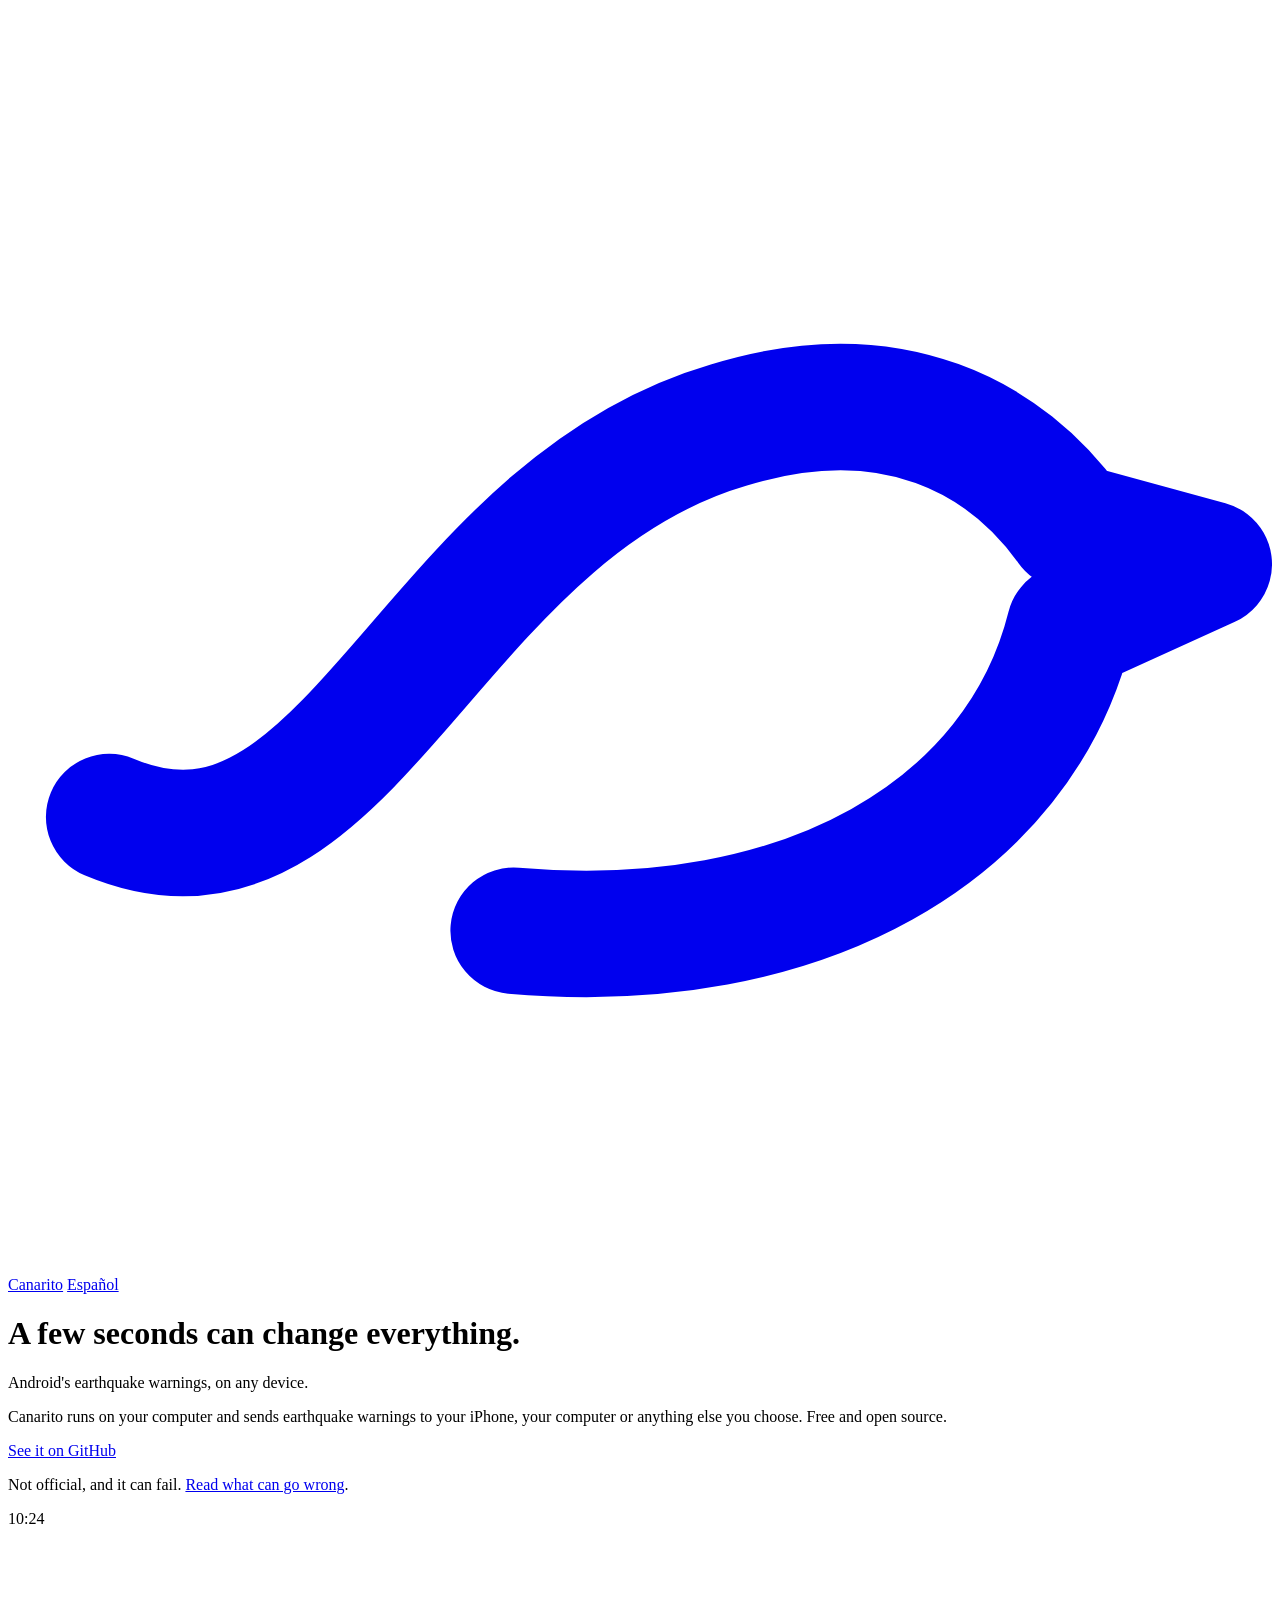
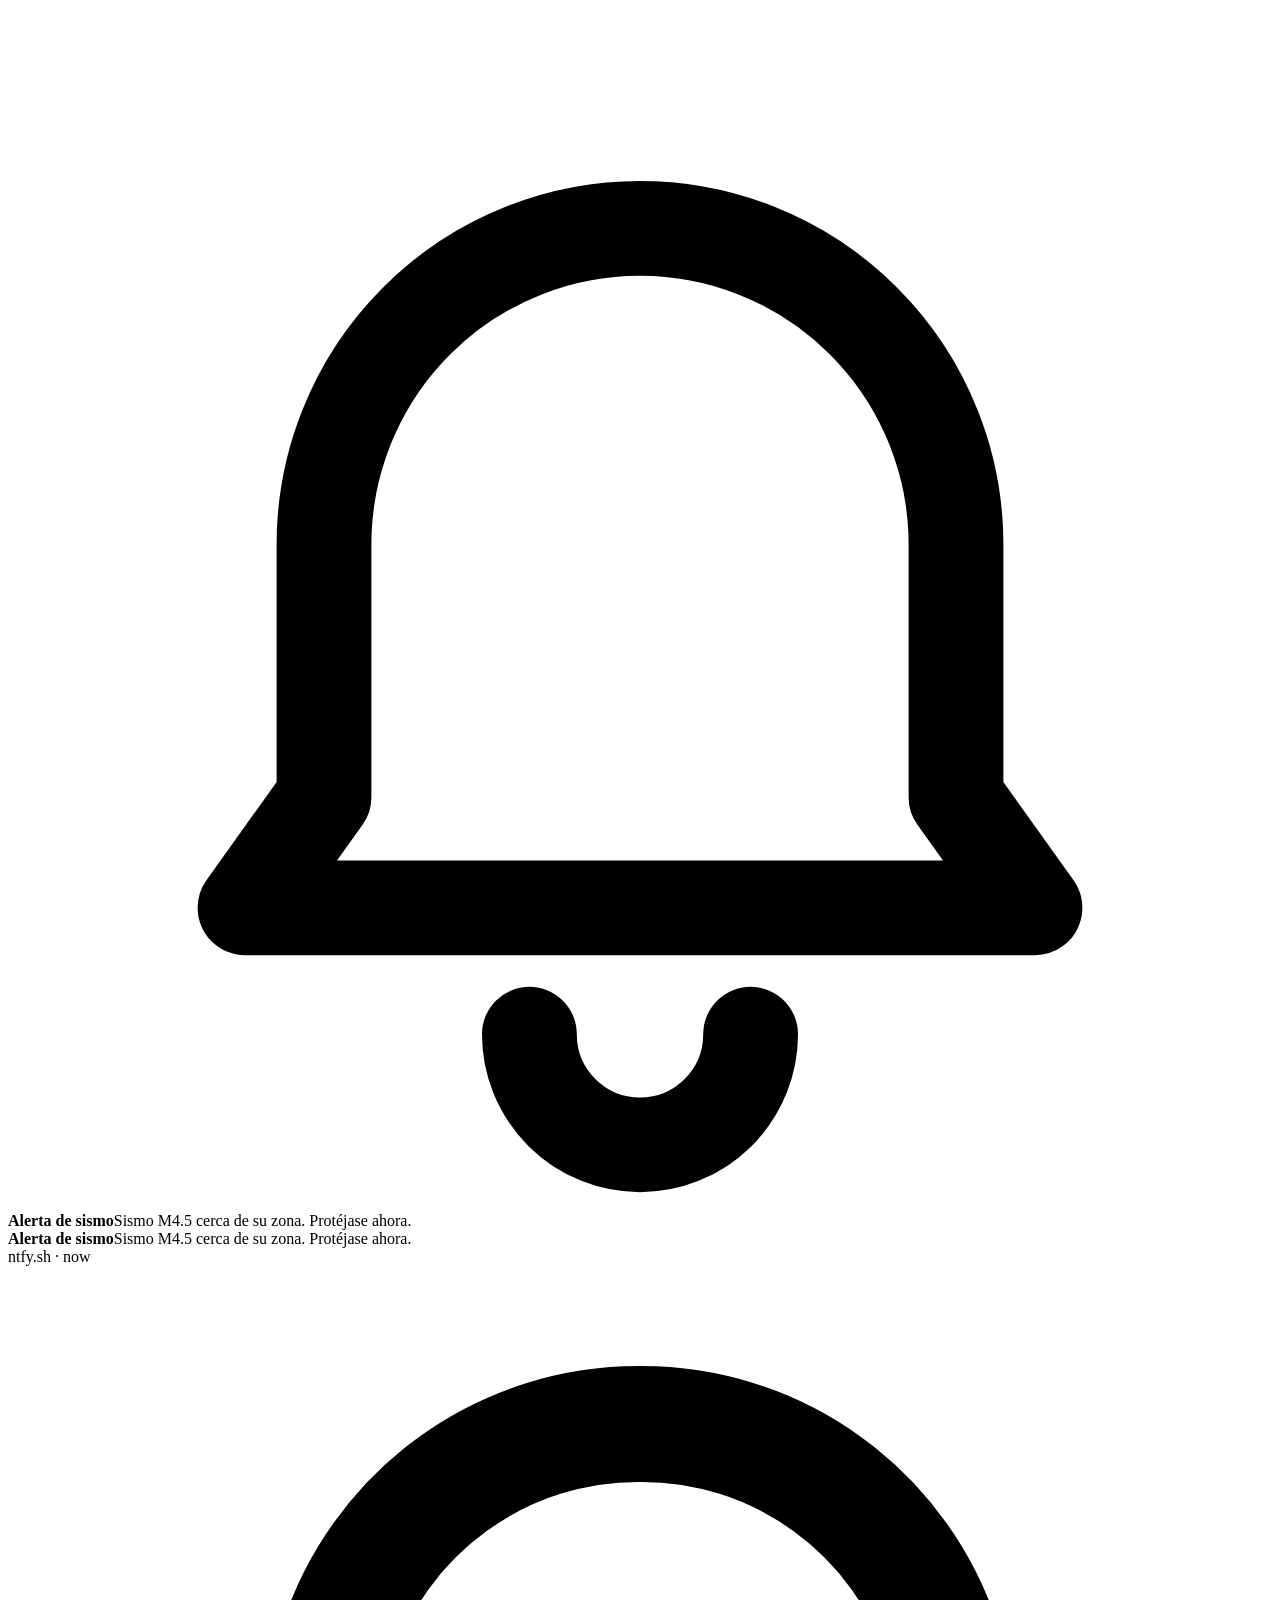
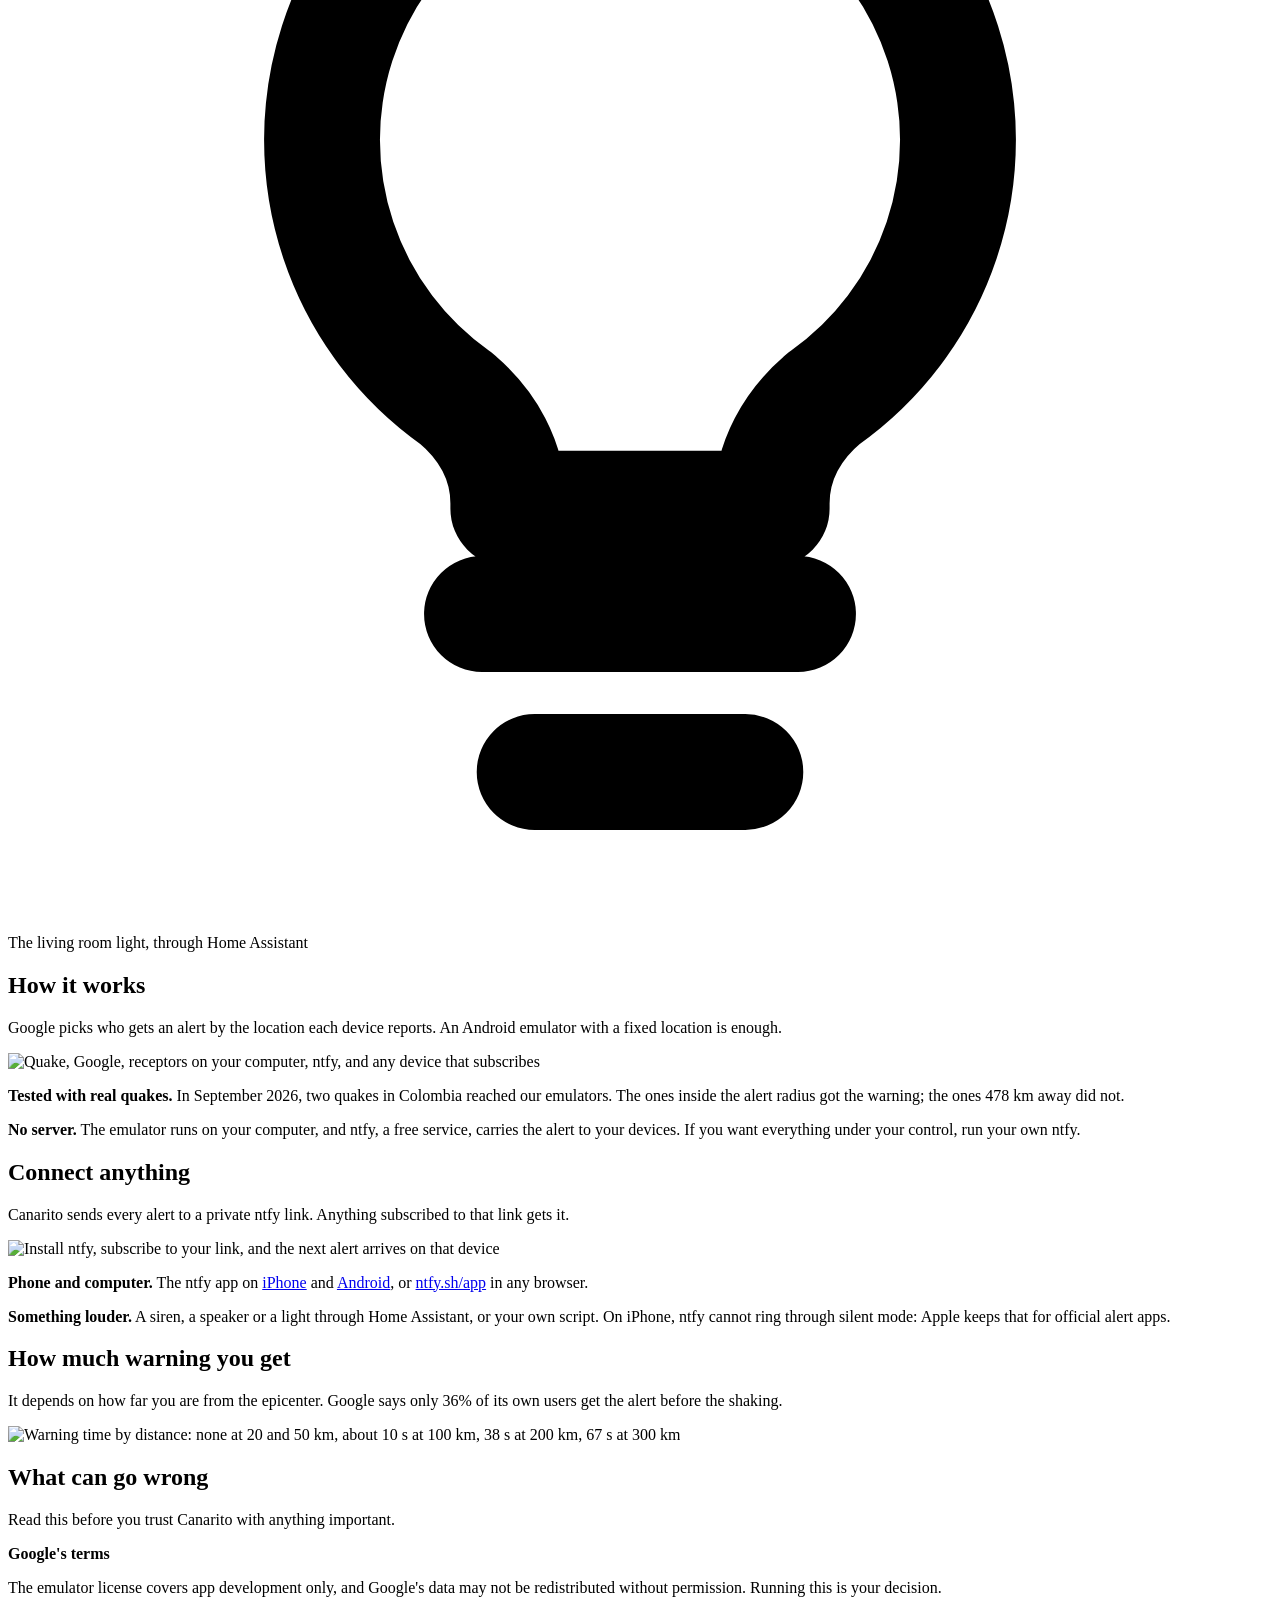
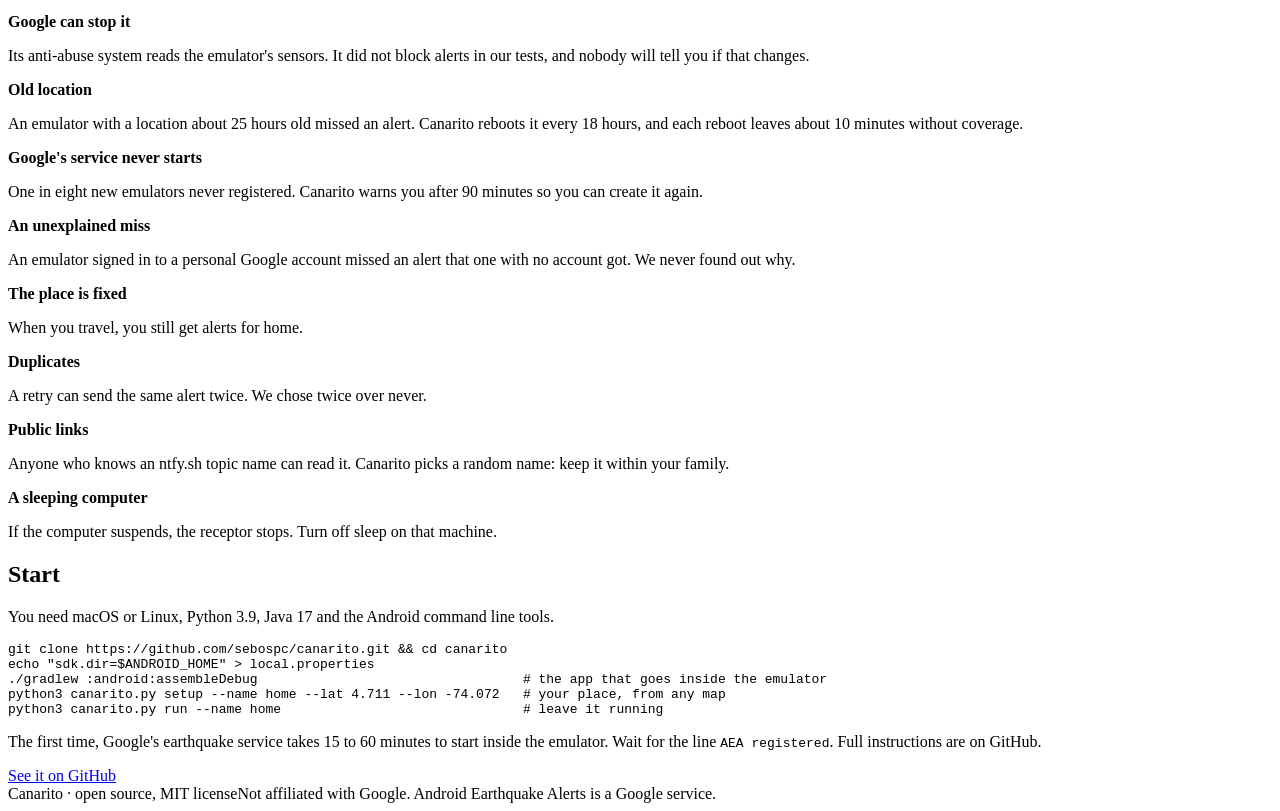
==== site/public/en/index.html @ 26c6a04a "canarito.app as an open-source page: what it does, how to connect devices, warning time, risks and h" ====
<!doctype html>
<html lang="en">
<head>
<meta charset="utf-8">
<meta name="viewport" content="width=device-width, initial-scale=1">
<title>Canarito: earthquake early warnings on any device</title>
<meta name="description" content="Canarito runs on your computer and sends Android&#x27;s earthquake early warnings to your iPhone, your computer or anything else. Free and open source.">
<meta name="referrer" content="no-referrer">
<link rel="icon" href="/favicon.svg" type="image/svg+xml">
<link rel="apple-touch-icon" href="/apple-touch-icon.png">
<link rel="alternate" hreflang="es" href="https://canarito.app/">
<meta property="og:type" content="website">
<meta property="og:url" content="https://canarito.app/en/">
<meta property="og:title" content="Canarito: earthquake early warnings on any device">
<meta property="og:description" content="Canarito runs on your computer and sends Android&#x27;s earthquake early warnings to your iPhone, your computer or anything else. Free and open source.">
<meta property="og:image" content="https://canarito.app/og-en.png">
<meta property="og:image:width" content="1200">
<meta property="og:image:height" content="630">
<meta property="og:locale" content="en_US">
<meta name="twitter:card" content="summary_large_image">
<link rel="stylesheet" href="/styles.css">
</head>
<body>
<div class="wrap">
<header>
  <a class="brand" href="/en/" aria-label="Canarito"><svg viewBox="0 0 100 100" aria-hidden="true"><path d="M8 64 C27 72 33 40 57 33 C70 29 79 34 84 41 L95 44 L84 49 C80 65 63 75 40 73" fill="none" stroke="currentColor" stroke-width="10" stroke-linecap="round" stroke-linejoin="round"/></svg><span class="wm">Canarito</span></a>
  <a class="lang" href="/" hreflang="es" lang="es">Español</a>
</header>
<main>
<div class="hero">
  <h1>A few seconds can change everything.</h1>
  <p class="claim">Android&#x27;s earthquake warnings, on any device.</p>
  <p class="lead">Canarito runs on your computer and sends earthquake warnings to your iPhone, your computer or anything else you choose. Free and open source.</p>
  <div class="actions"><a class="button" href="https://github.com/sebospc/canarito">See it on GitHub</a><p class="caveat">Not official, and it can fail. <a href="#risks">Read what can go wrong</a>.</p></div>
  <div class="trio">
    <div class="phone" role="img" aria-label="Locked phone with an ntfy notification: Earthquake alert"><div class="screen"><div class="island"></div>
      <p class="clock">10:24</p>
      <div class="notif"><span class="ntfy"><svg viewBox="0 0 40 40" aria-hidden="true"><path d="M10 27V19a10 10 0 0 1 20 0v8l2.5 3.5h-25zM16.5 34.5a3.5 3.5 0 0 0 7 0" fill="none" stroke="currentColor" stroke-width="3" stroke-linecap="round" stroke-linejoin="round"/></svg></span><div><b>Alerta de sismo</b>Sismo M4.5 cerca de su zona. Protéjase ahora.</div></div>
    </div></div>
    <div class="laptop" role="img" aria-label="Computer with the browser notification"><div class="lid"><div class="web"><div class="bar"></div>
      <div class="toast"><b>Alerta de sismo</b>Sismo M4.5 cerca de su zona. Protéjase ahora.<br><span>ntfy.sh · now</span></div></div></div><div class="base"></div></div>
    <div class="lamp"><div class="glow"><svg viewBox="0 0 24 24" aria-hidden="true"><path d="M9 18h6M10 21h4M12 3a6 6 0 0 0-3.5 10.9c.6.5 1 1.2 1 2V16h5v-.1c0-.8.4-1.5 1-2A6 6 0 0 0 12 3z" fill="none" stroke="currentColor" stroke-width="2.2" stroke-linecap="round" stroke-linejoin="round"/></svg></div>The living room light, through Home Assistant</div>
  </div>
</div>

<section>
  <h2>How it works</h2>
  <p>Google picks who gets an alert by the location each device reports. An Android emulator with a fixed location is enough.</p>
  <div class="figwrap"><img class="figure" src="/img/mesh-en.svg" alt="Quake, Google, receptors on your computer, ntfy, and any device that subscribes" width="1200" height="556"></div>
  <div class="notes"><p><strong>Tested with real quakes.</strong> In September 2026, two quakes in Colombia reached our emulators. The ones inside the alert radius got the warning; the ones 478 km away did not.</p><p><strong>No server.</strong> The emulator runs on your computer, and ntfy, a free service, carries the alert to your devices. If you want everything under your control, run your own ntfy.</p></div>
</section>

<section>
  <h2>Connect anything</h2>
  <p>Canarito sends every alert to a private ntfy link. Anything subscribed to that link gets it.</p>
  <div class="figwrap"><img class="figure" src="/img/connect-en.svg" alt="Install ntfy, subscribe to your link, and the next alert arrives on that device" width="1200" height="388"></div>
  <div class="notes"><p><strong>Phone and computer.</strong> The ntfy app on <a href="https://apps.apple.com/app/ntfy/id1625396347">iPhone</a> and <a href="https://play.google.com/store/apps/details?id=io.heckel.ntfy">Android</a>, or <a href="https://ntfy.sh/app">ntfy.sh/app</a> in any browser.</p><p><strong>Something louder.</strong> A siren, a speaker or a light through Home Assistant, or your own script. On iPhone, ntfy cannot ring through silent mode: Apple keeps that for official alert apps.</p></div>
</section>

<section>
  <h2>How much warning you get</h2>
  <p>It depends on how far you are from the epicenter. Google says only 36% of its own users get the alert before the shaking.</p>
  <div class="figwrap"><img class="figure" src="/img/warning-en.svg" alt="Warning time by distance: none at 20 and 50 km, about 10 s at 100 km, 38 s at 200 km, 67 s at 300 km" width="1200" height="570"></div>
</section>

<section id="risks">
  <h2>What can go wrong</h2>
  <p>Read this before you trust Canarito with anything important.</p>
  <div class="risks"><div class="risk"><b>Google&#x27;s terms</b><p>The emulator license covers app development only, and Google&#x27;s data may not be redistributed without permission. Running this is your decision.</p></div><div class="risk"><b>Google can stop it</b><p>Its anti-abuse system reads the emulator&#x27;s sensors. It did not block alerts in our tests, and nobody will tell you if that changes.</p></div><div class="risk"><b>Old location</b><p>An emulator with a location about 25 hours old missed an alert. Canarito reboots it every 18 hours, and each reboot leaves about 10 minutes without coverage.</p></div><div class="risk"><b>Google&#x27;s service never starts</b><p>One in eight new emulators never registered. Canarito warns you after 90 minutes so you can create it again.</p></div><div class="risk"><b>An unexplained miss</b><p>An emulator signed in to a personal Google account missed an alert that one with no account got. We never found out why.</p></div><div class="risk"><b>The place is fixed</b><p>When you travel, you still get alerts for home.</p></div><div class="risk"><b>Duplicates</b><p>A retry can send the same alert twice. We chose twice over never.</p></div><div class="risk"><b>Public links</b><p>Anyone who knows an ntfy.sh topic name can read it. Canarito picks a random name: keep it within your family.</p></div><div class="risk"><b>A sleeping computer</b><p>If the computer suspends, the receptor stops. Turn off sleep on that machine.</p></div></div>
</section>

<section>
  <h2>Start</h2>
  <p>You need macOS or Linux, Python 3.9, Java 17 and the Android command line tools.</p>
<pre><code>git clone https://github.com/sebospc/canarito.git && cd canarito
echo "sdk.dir=$ANDROID_HOME" > local.properties
./gradlew :android:assembleDebug                                  <span class="c"># the app that goes inside the emulator</span>
python3 canarito.py setup --name home --lat 4.711 --lon -74.072   <span class="c"># your place, from any map</span>
python3 canarito.py run --name home                               <span class="c"># leave it running</span></code></pre>
  <p class="after">The first time, Google's earthquake service takes 15 to 60 minutes to start inside the emulator. Wait for the line <code>AEA registered</code>. Full instructions are on GitHub.</p>
  <div class="actions"><a class="button" href="https://github.com/sebospc/canarito">See it on GitHub</a></div>
</section>
</main>
<footer><span>Canarito · open source, MIT license</span><span>Not affiliated with Google. Android Earthquake Alerts is a Google service.</span></footer>
</div>
</body>
</html>
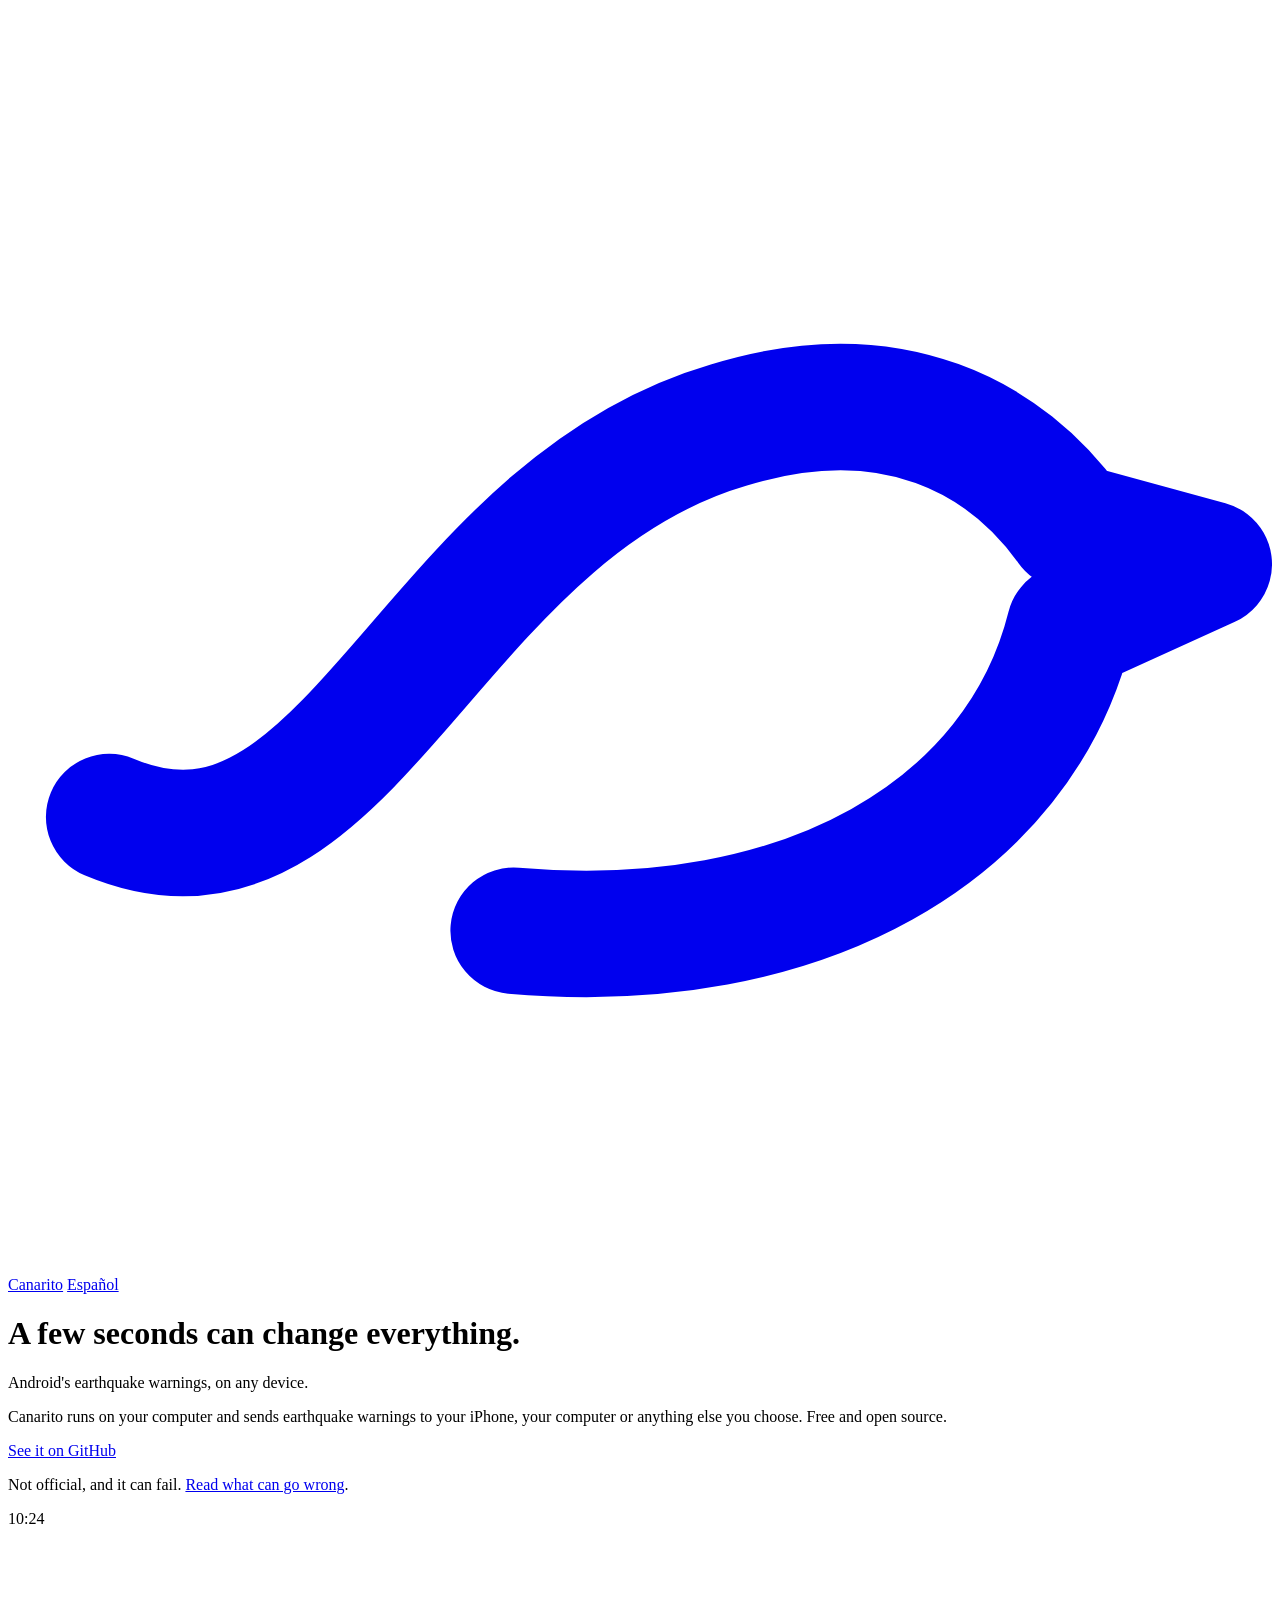
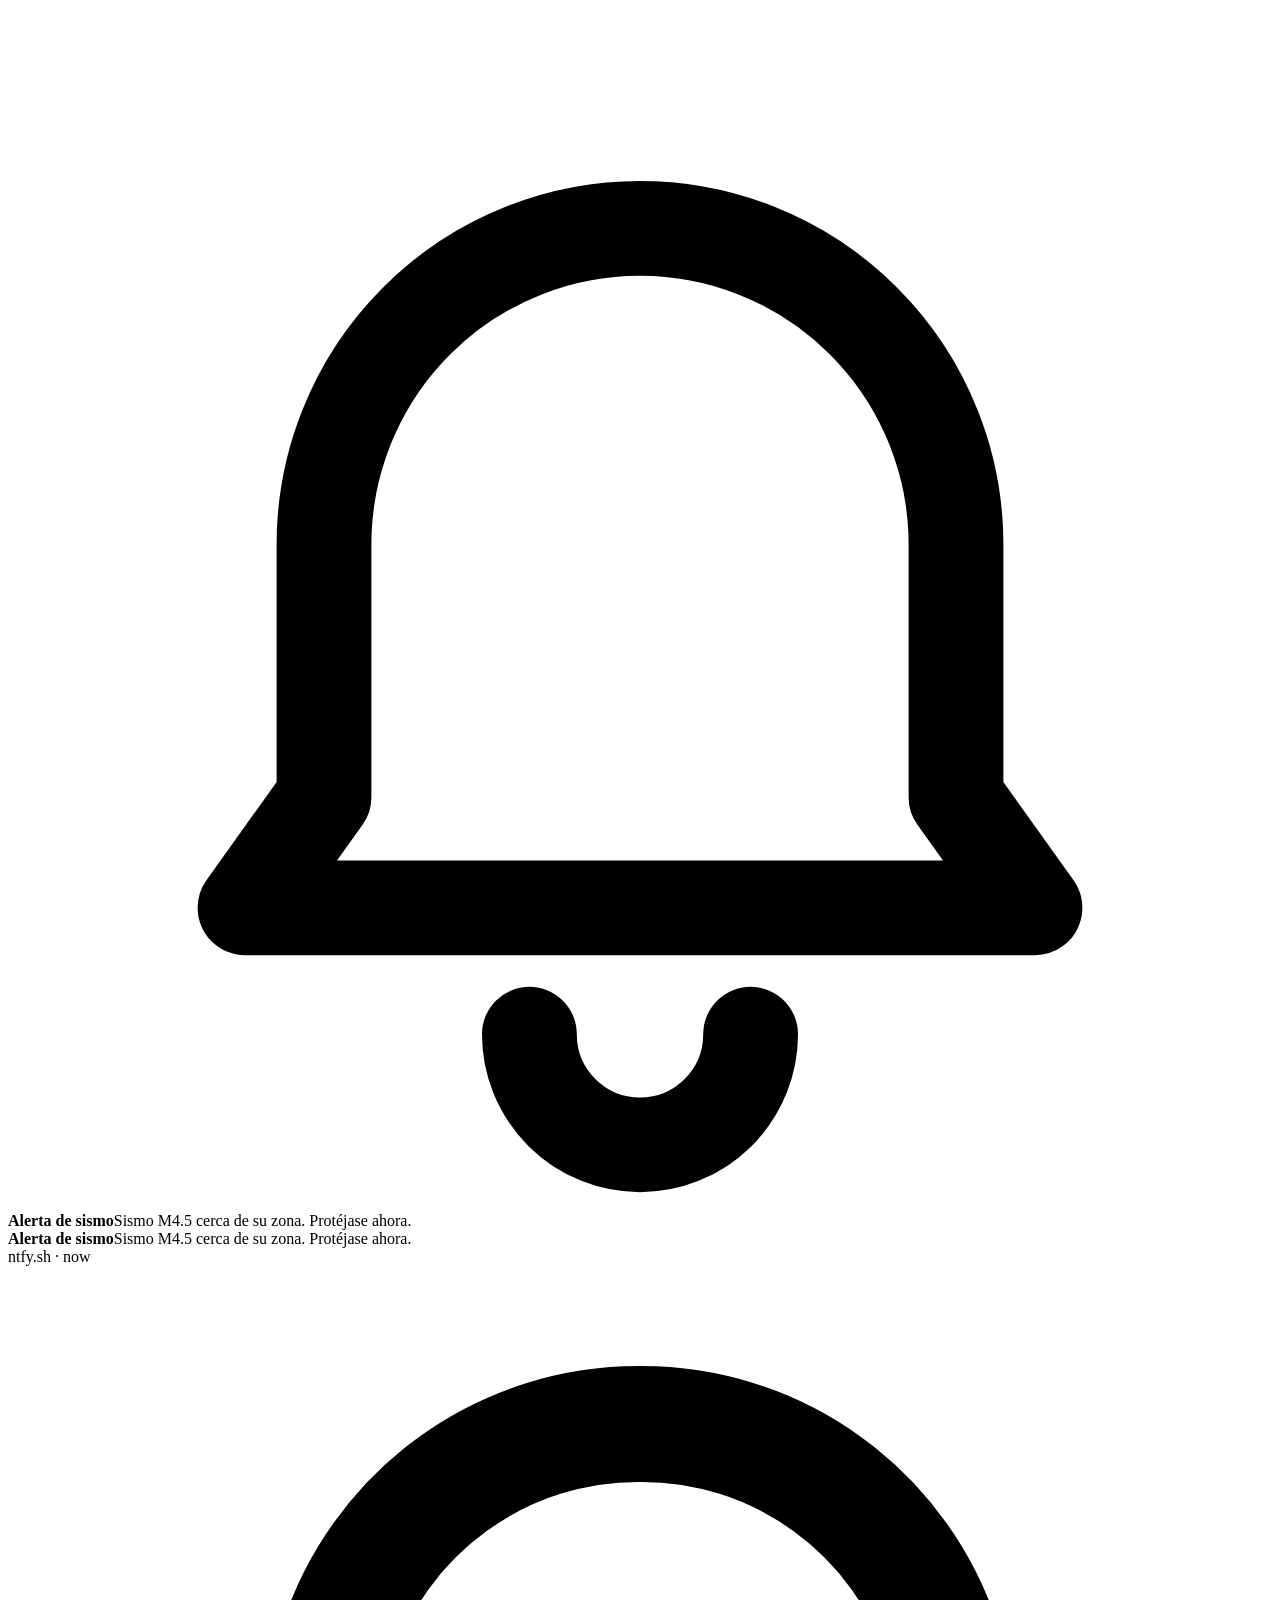
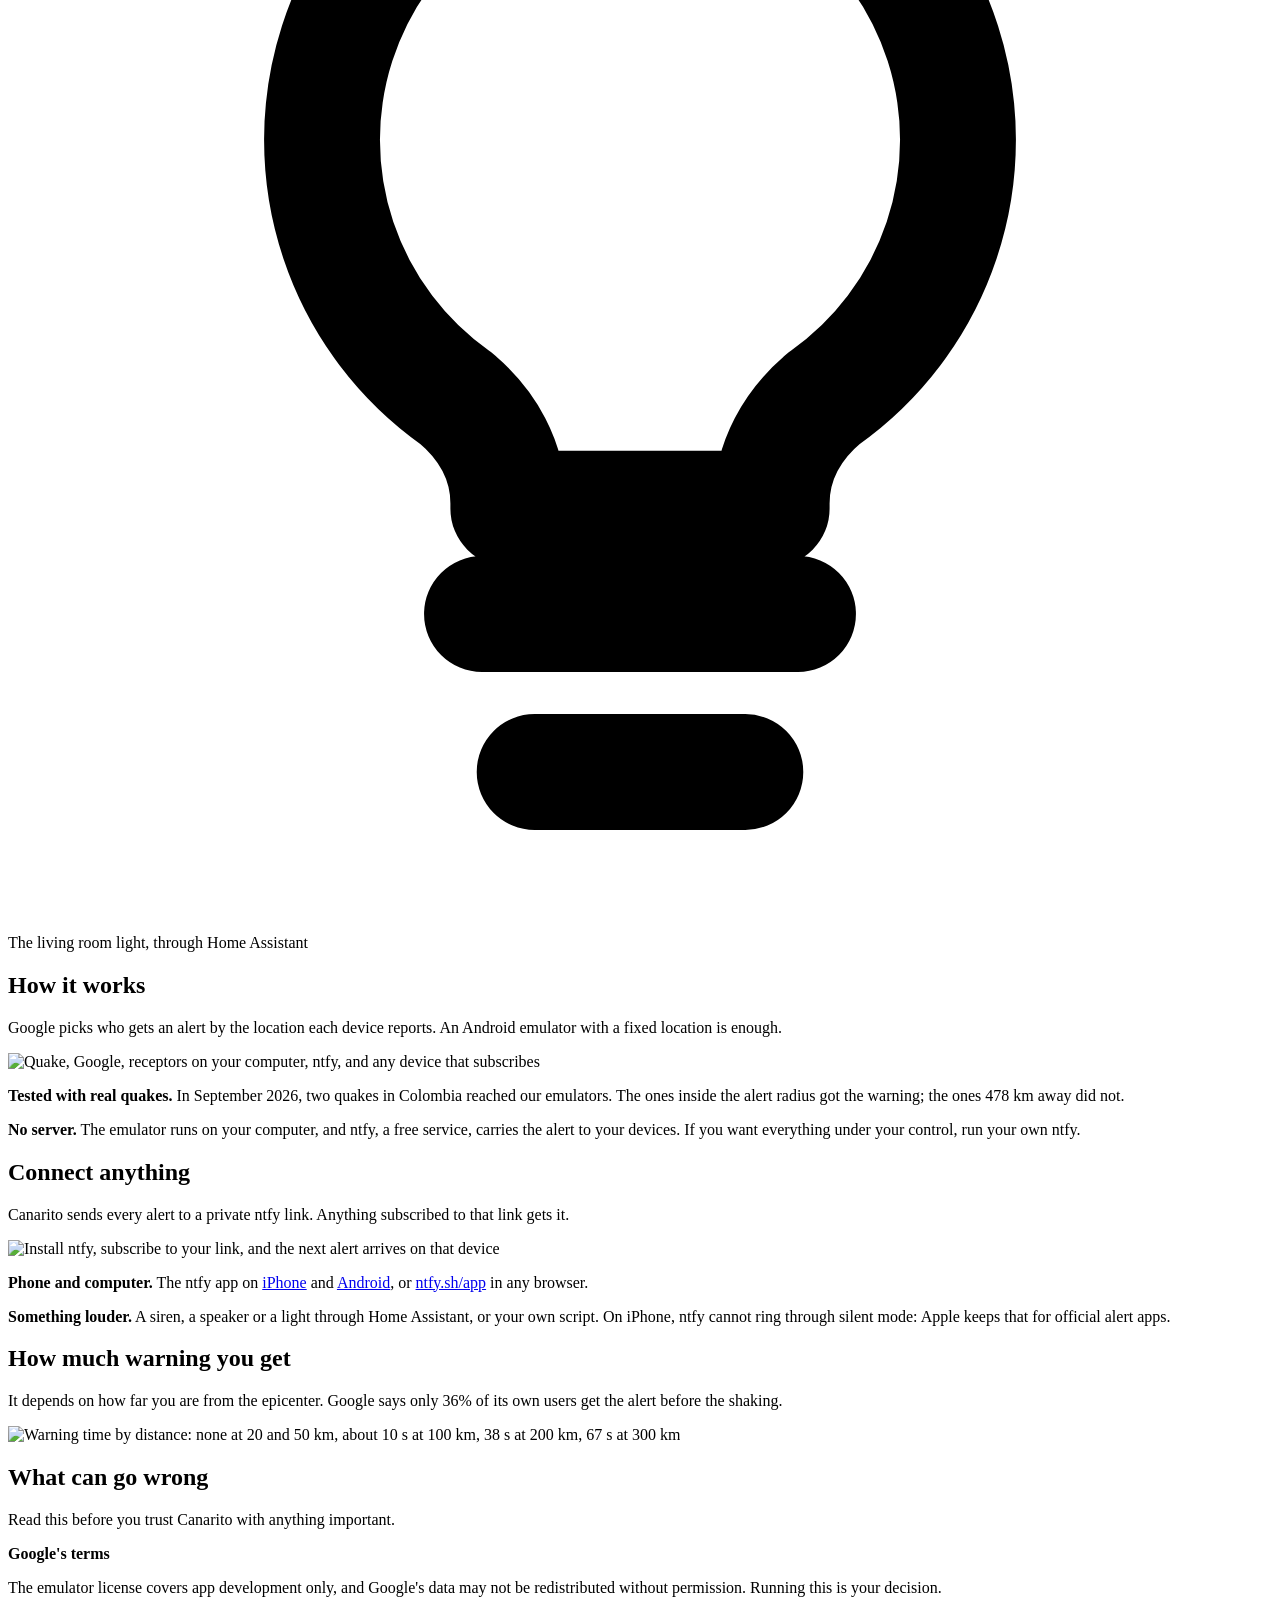
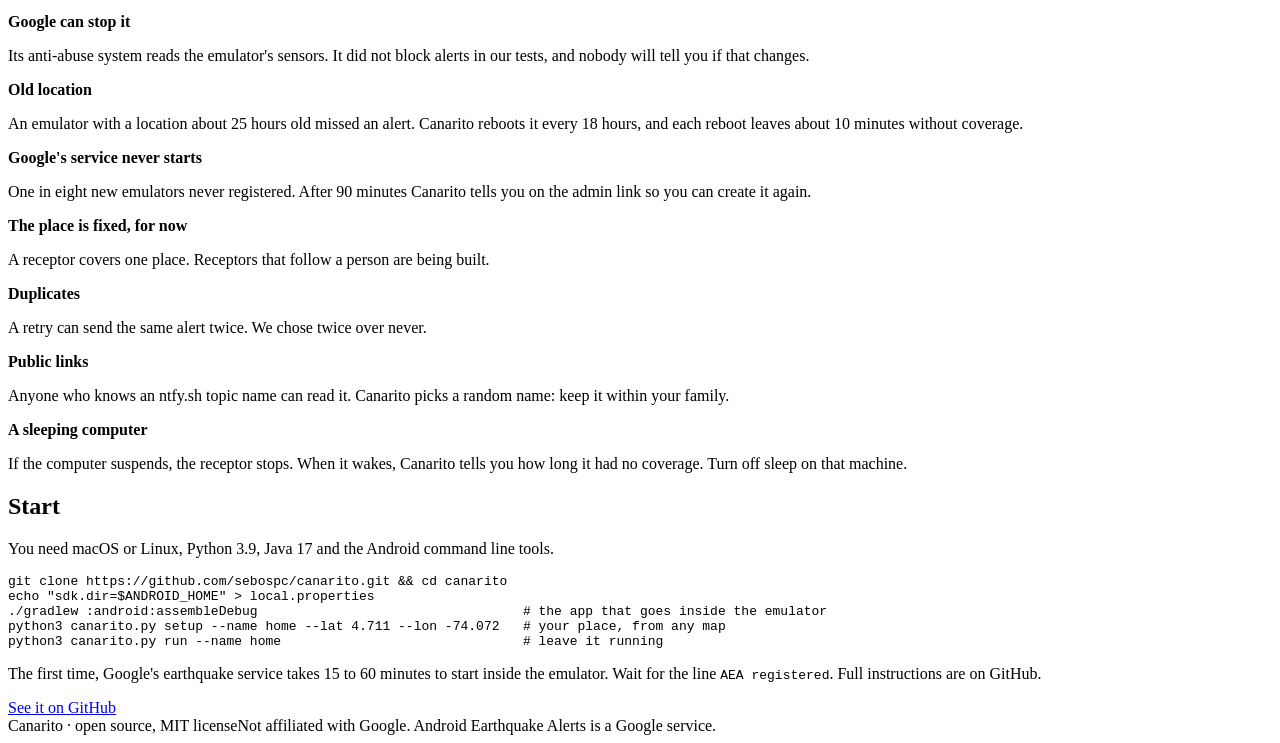
==== commit 51305cda: "Health notices: an admin link hears when a receptor stops working and when it is back; the family he" ====
--- a/site/public/en/index.html
+++ b/site/public/en/index.html
@@ -66,7 +66,7 @@
 <section id="risks">
   <h2>What can go wrong</h2>
   <p>Read this before you trust Canarito with anything important.</p>
-  <div class="risks"><div class="risk"><b>Google&#x27;s terms</b><p>The emulator license covers app development only, and Google&#x27;s data may not be redistributed without permission. Running this is your decision.</p></div><div class="risk"><b>Google can stop it</b><p>Its anti-abuse system reads the emulator&#x27;s sensors. It did not block alerts in our tests, and nobody will tell you if that changes.</p></div><div class="risk"><b>Old location</b><p>An emulator with a location about 25 hours old missed an alert. Canarito reboots it every 18 hours, and each reboot leaves about 10 minutes without coverage.</p></div><div class="risk"><b>Google&#x27;s service never starts</b><p>One in eight new emulators never registered. Canarito warns you after 90 minutes so you can create it again.</p></div><div class="risk"><b>An unexplained miss</b><p>An emulator signed in to a personal Google account missed an alert that one with no account got. We never found out why.</p></div><div class="risk"><b>The place is fixed</b><p>When you travel, you still get alerts for home.</p></div><div class="risk"><b>Duplicates</b><p>A retry can send the same alert twice. We chose twice over never.</p></div><div class="risk"><b>Public links</b><p>Anyone who knows an ntfy.sh topic name can read it. Canarito picks a random name: keep it within your family.</p></div><div class="risk"><b>A sleeping computer</b><p>If the computer suspends, the receptor stops. Turn off sleep on that machine.</p></div></div>
+  <div class="risks"><div class="risk"><b>Google&#x27;s terms</b><p>The emulator license covers app development only, and Google&#x27;s data may not be redistributed without permission. Running this is your decision.</p></div><div class="risk"><b>Google can stop it</b><p>Its anti-abuse system reads the emulator&#x27;s sensors. It did not block alerts in our tests, and nobody will tell you if that changes.</p></div><div class="risk"><b>Old location</b><p>An emulator with a location about 25 hours old missed an alert. Canarito reboots it every 18 hours, and each reboot leaves about 10 minutes without coverage.</p></div><div class="risk"><b>Google&#x27;s service never starts</b><p>One in eight new emulators never registered. After 90 minutes Canarito tells you on the admin link so you can create it again.</p></div><div class="risk"><b>The place is fixed, for now</b><p>A receptor covers one place. Receptors that follow a person are being built.</p></div><div class="risk"><b>Duplicates</b><p>A retry can send the same alert twice. We chose twice over never.</p></div><div class="risk"><b>Public links</b><p>Anyone who knows an ntfy.sh topic name can read it. Canarito picks a random name: keep it within your family.</p></div><div class="risk"><b>A sleeping computer</b><p>If the computer suspends, the receptor stops. When it wakes, Canarito tells you how long it had no coverage. Turn off sleep on that machine.</p></div></div>
 </section>
 
 <section>
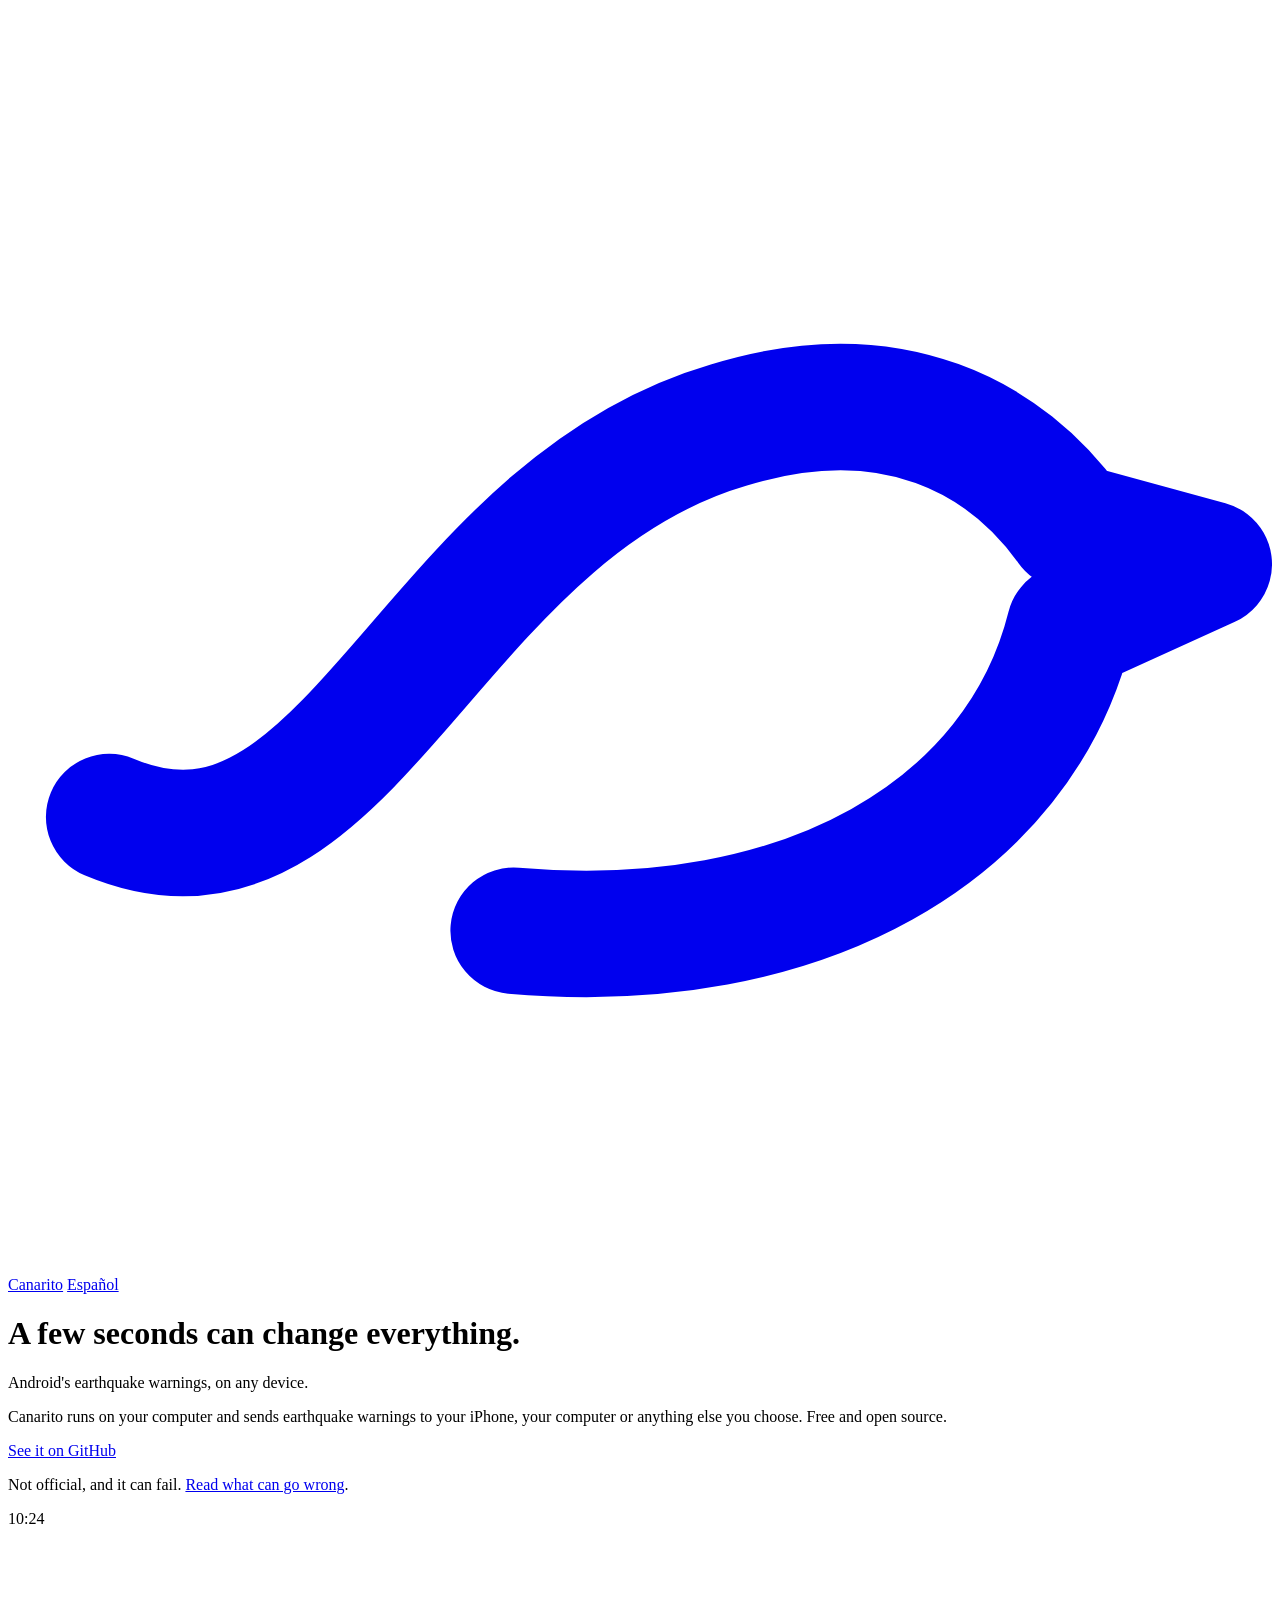
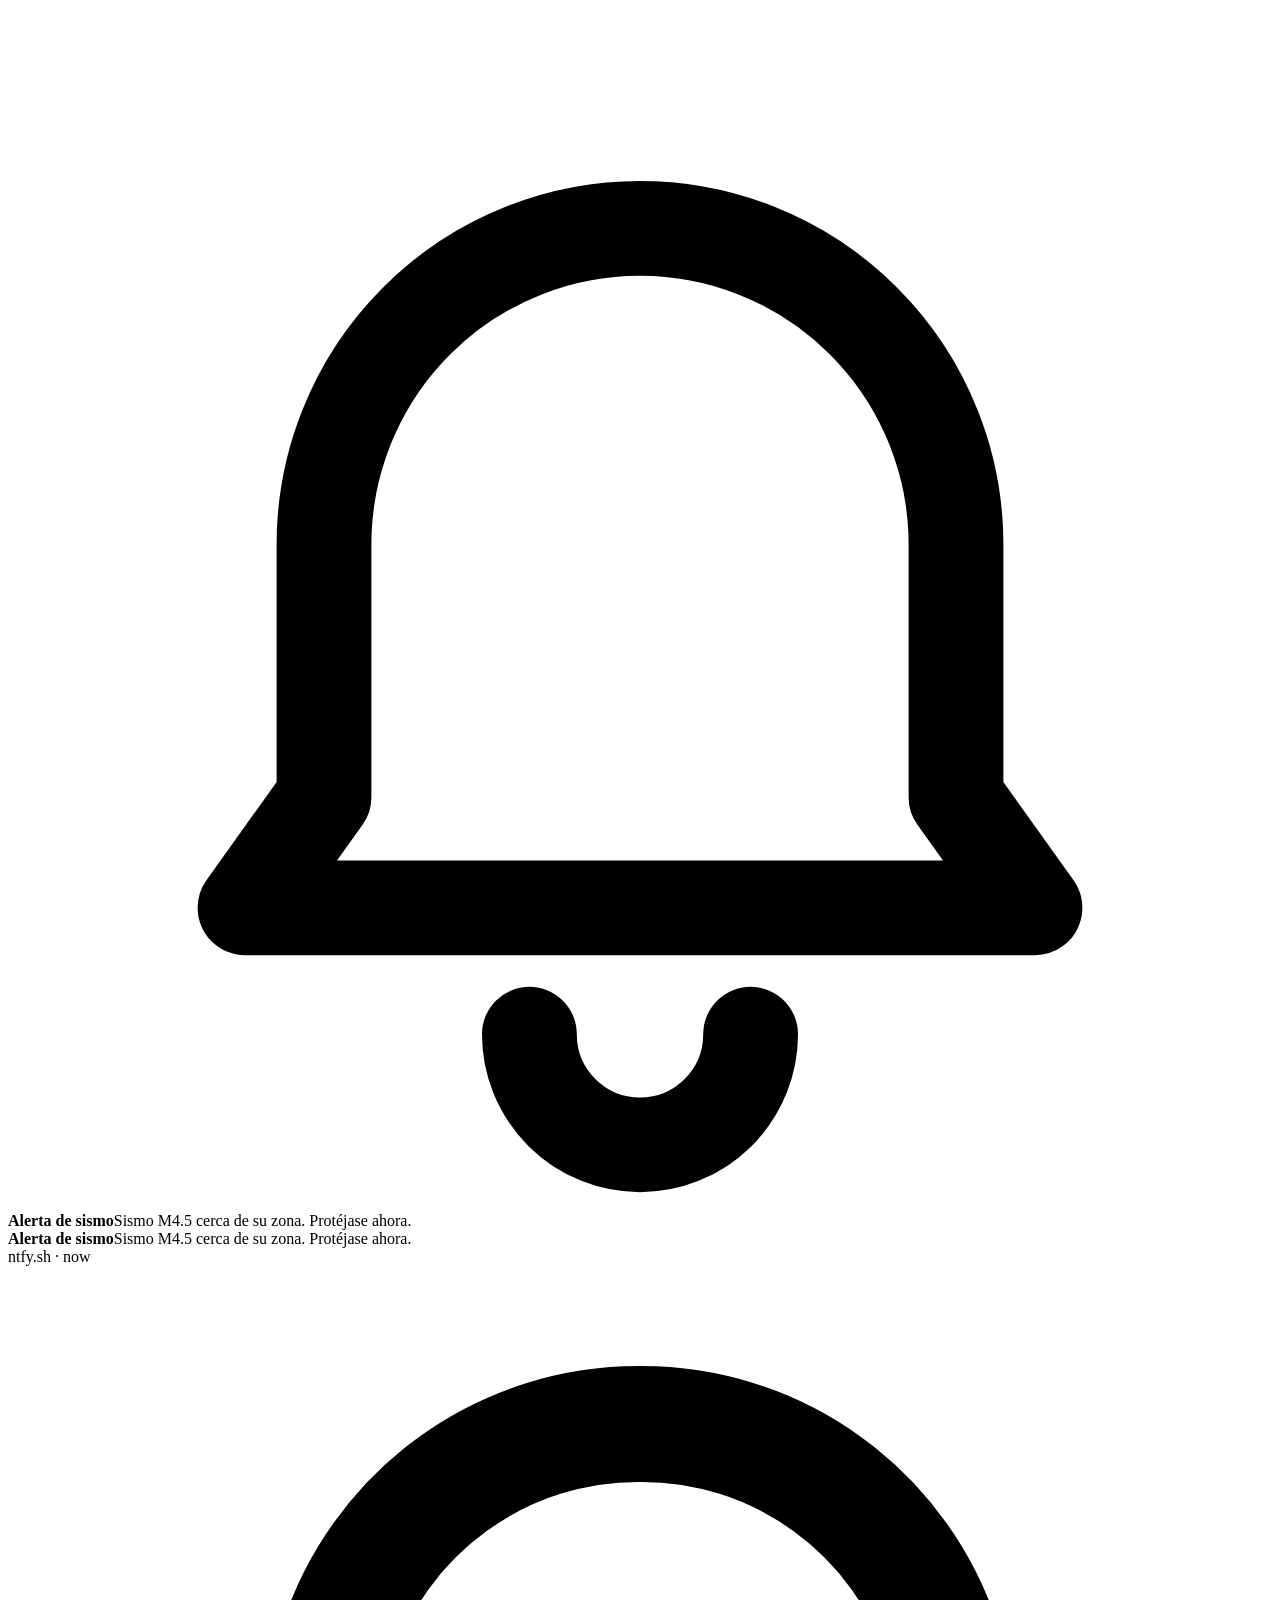
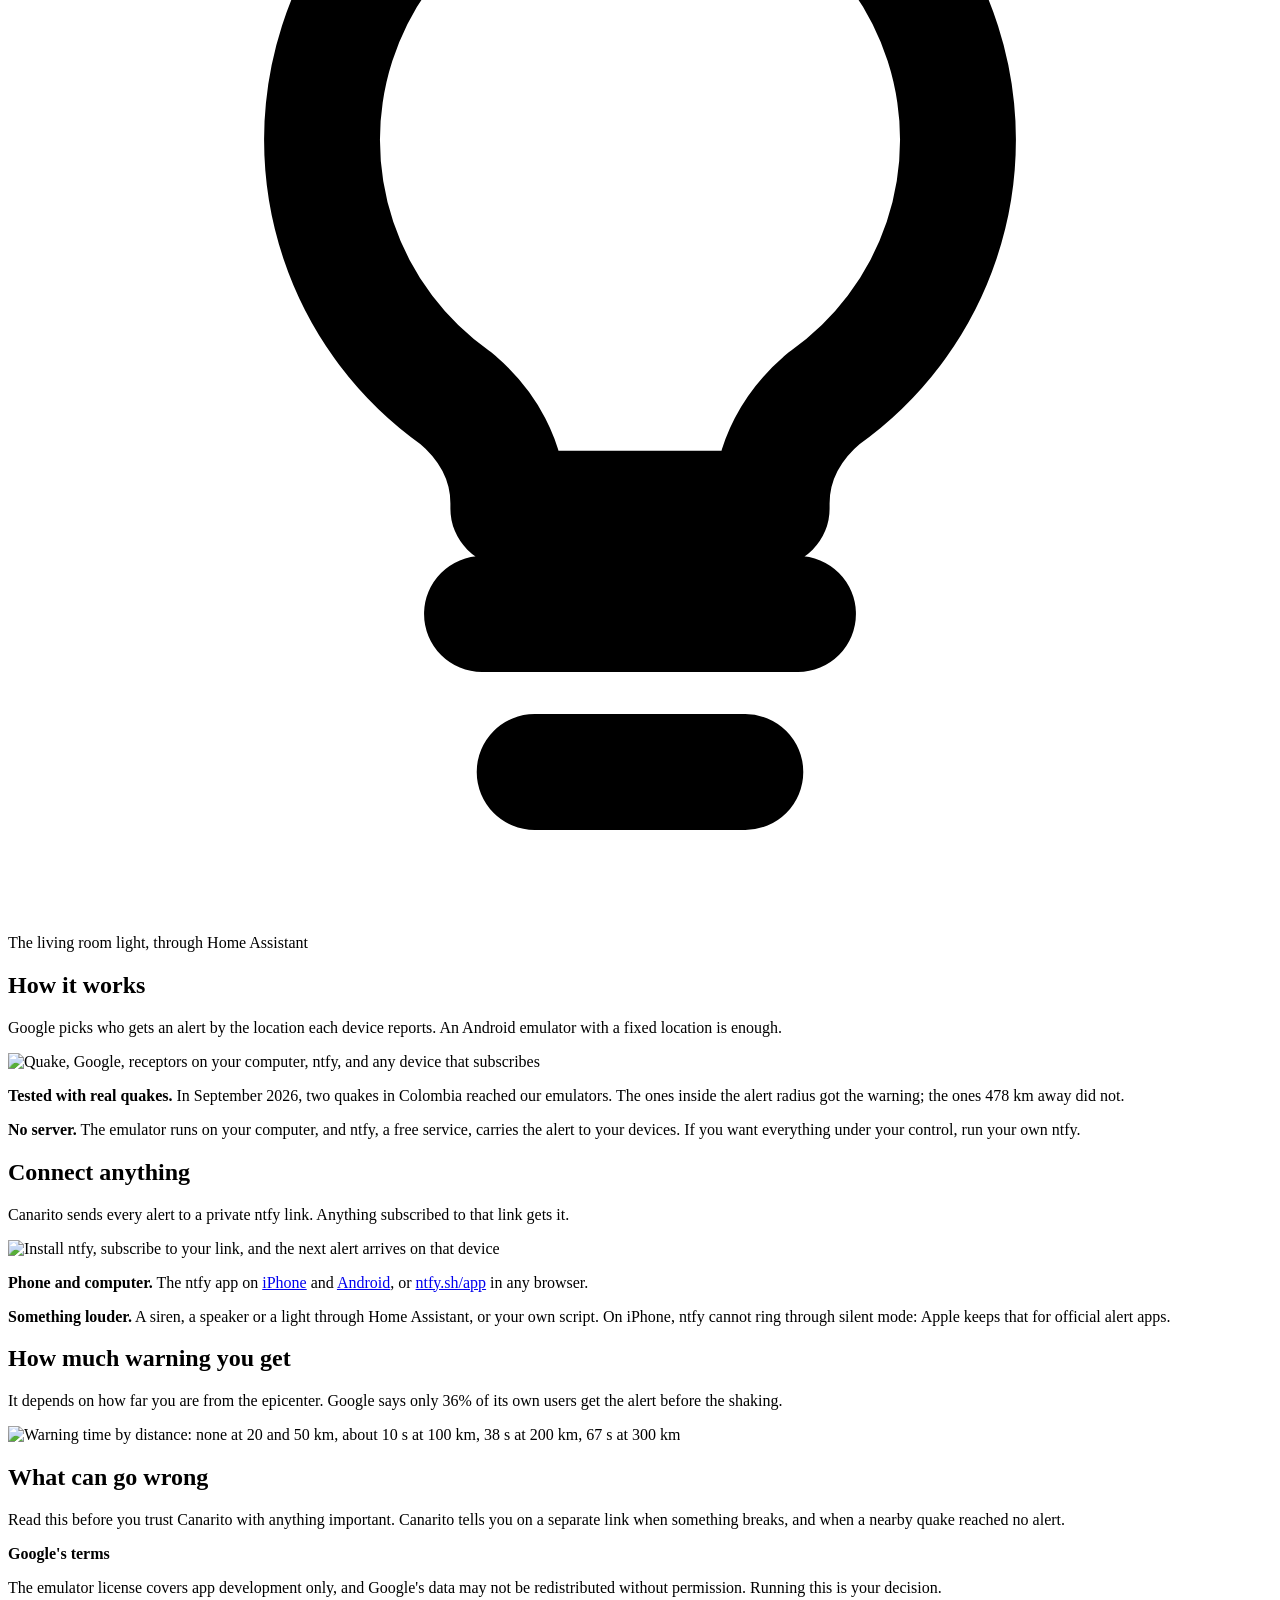
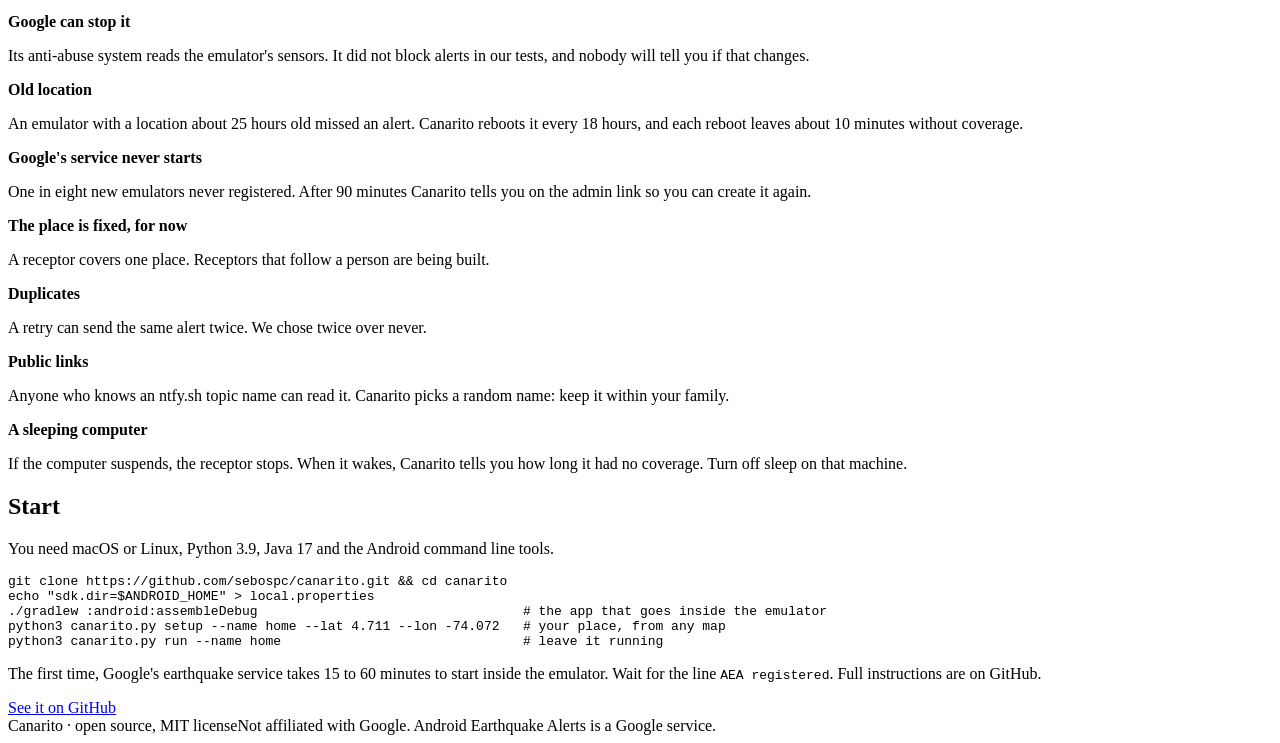
==== commit 370d020b: "Missed-quake check: every 10 minutes, USGS, EMSC and national catalogs against what the receptor cap" ====
--- a/site/public/en/index.html
+++ b/site/public/en/index.html
@@ -65,7 +65,7 @@
 
 <section id="risks">
   <h2>What can go wrong</h2>
-  <p>Read this before you trust Canarito with anything important.</p>
+  <p>Read this before you trust Canarito with anything important. Canarito tells you on a separate link when something breaks, and when a nearby quake reached no alert.</p>
   <div class="risks"><div class="risk"><b>Google&#x27;s terms</b><p>The emulator license covers app development only, and Google&#x27;s data may not be redistributed without permission. Running this is your decision.</p></div><div class="risk"><b>Google can stop it</b><p>Its anti-abuse system reads the emulator&#x27;s sensors. It did not block alerts in our tests, and nobody will tell you if that changes.</p></div><div class="risk"><b>Old location</b><p>An emulator with a location about 25 hours old missed an alert. Canarito reboots it every 18 hours, and each reboot leaves about 10 minutes without coverage.</p></div><div class="risk"><b>Google&#x27;s service never starts</b><p>One in eight new emulators never registered. After 90 minutes Canarito tells you on the admin link so you can create it again.</p></div><div class="risk"><b>The place is fixed, for now</b><p>A receptor covers one place. Receptors that follow a person are being built.</p></div><div class="risk"><b>Duplicates</b><p>A retry can send the same alert twice. We chose twice over never.</p></div><div class="risk"><b>Public links</b><p>Anyone who knows an ntfy.sh topic name can read it. Canarito picks a random name: keep it within your family.</p></div><div class="risk"><b>A sleeping computer</b><p>If the computer suspends, the receptor stops. When it wakes, Canarito tells you how long it had no coverage. Turn off sleep on that machine.</p></div></div>
 </section>
 
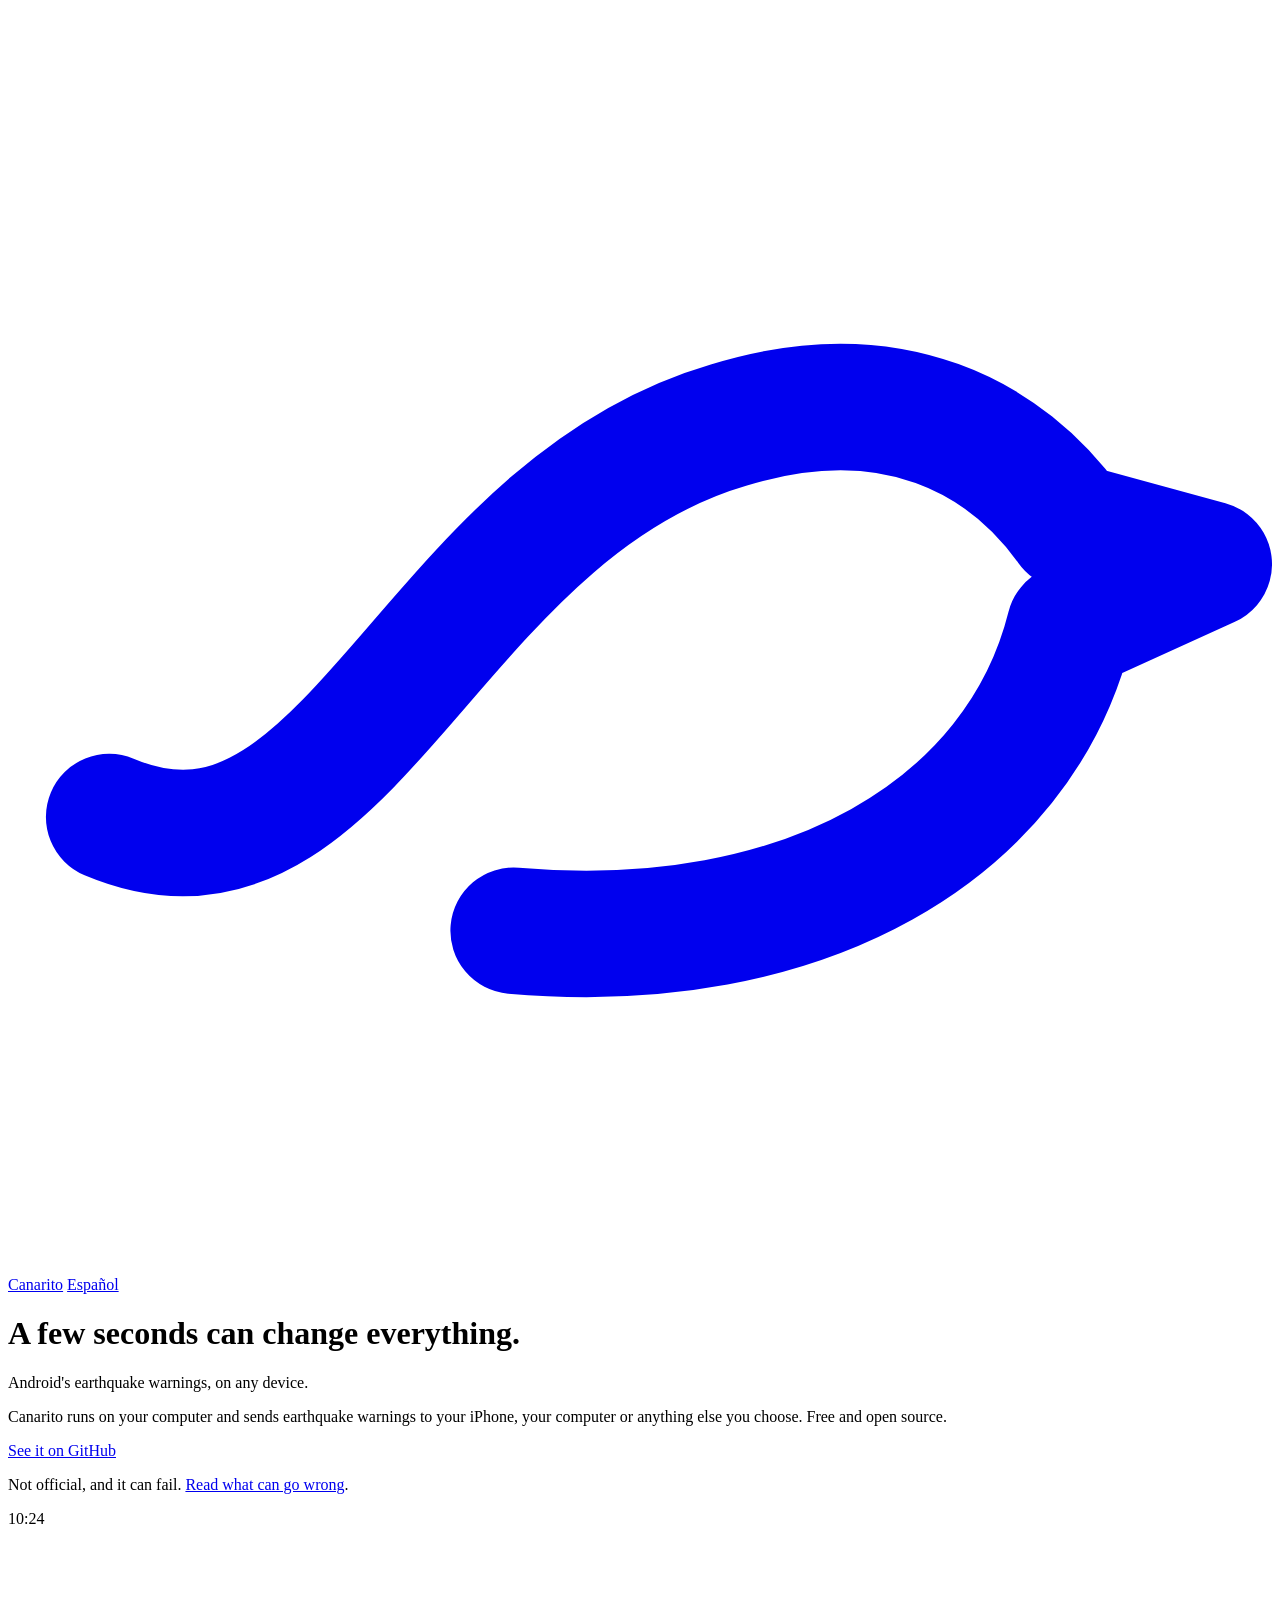
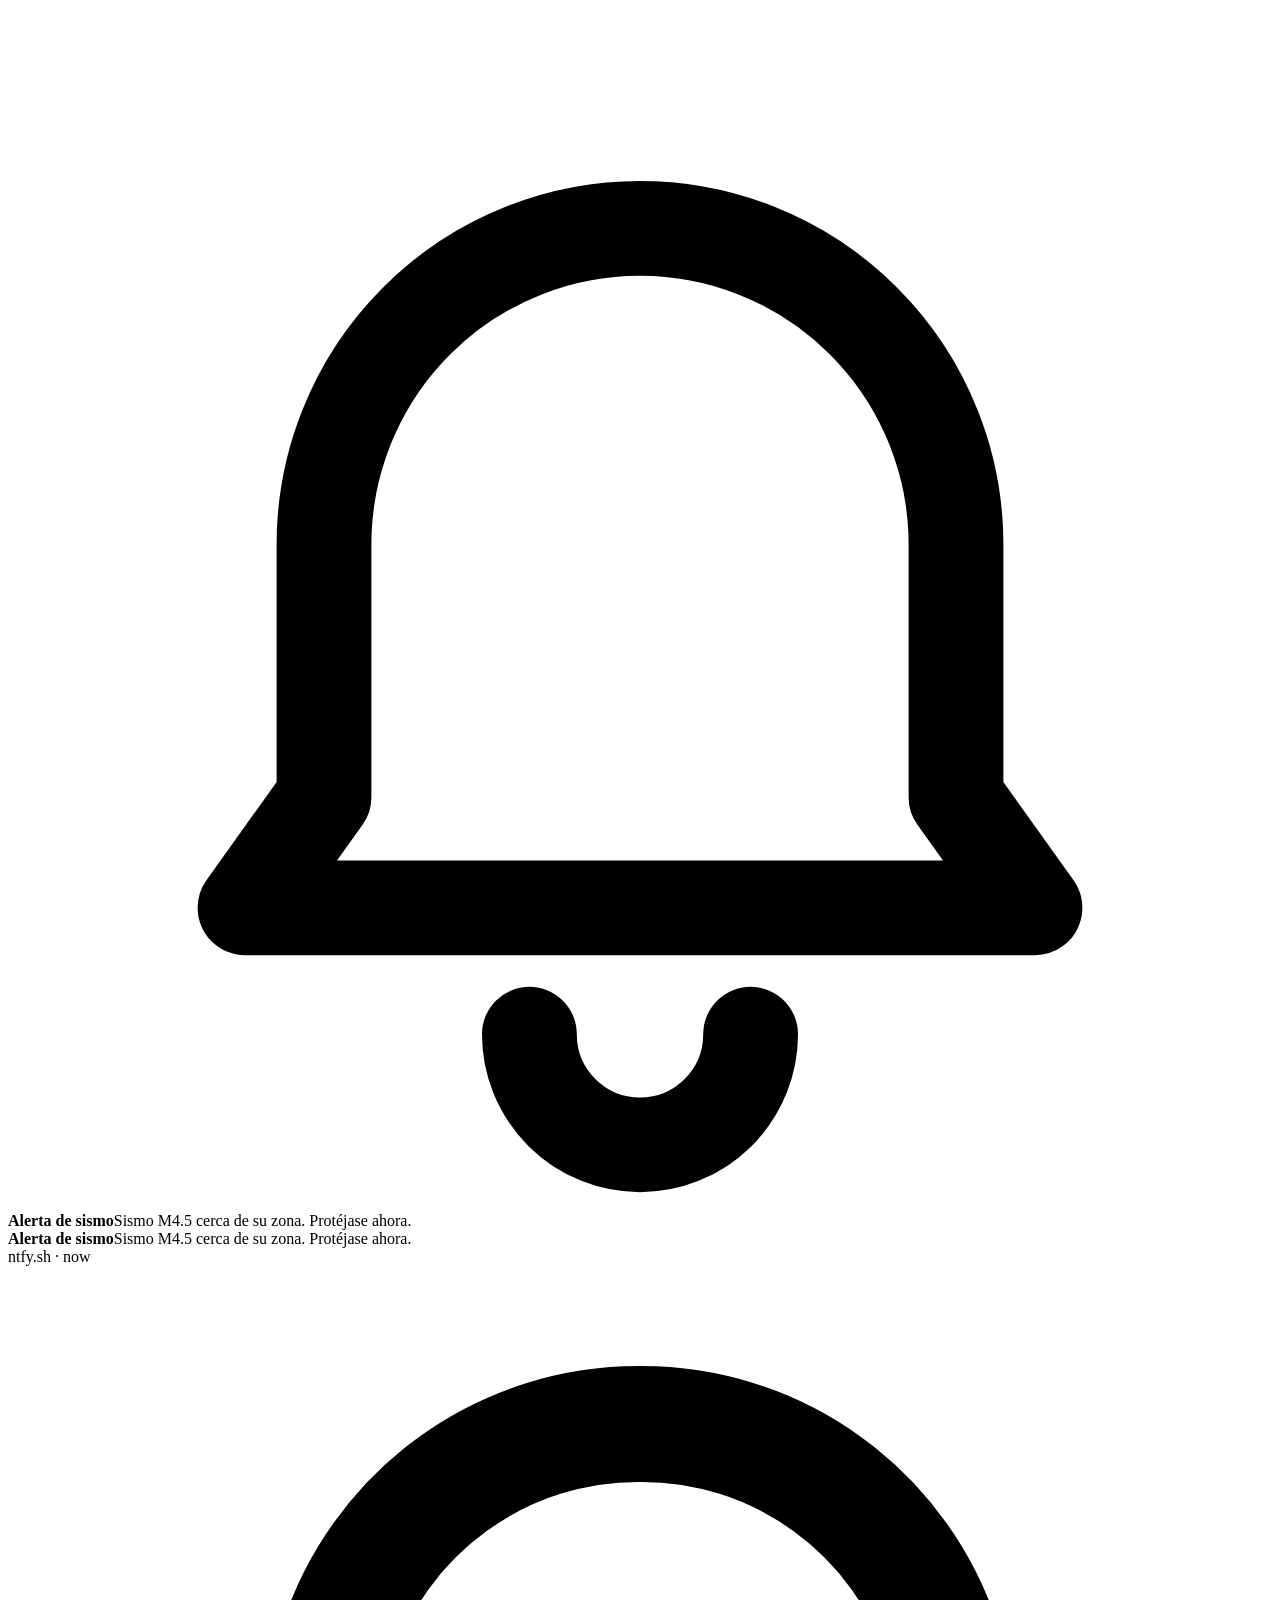
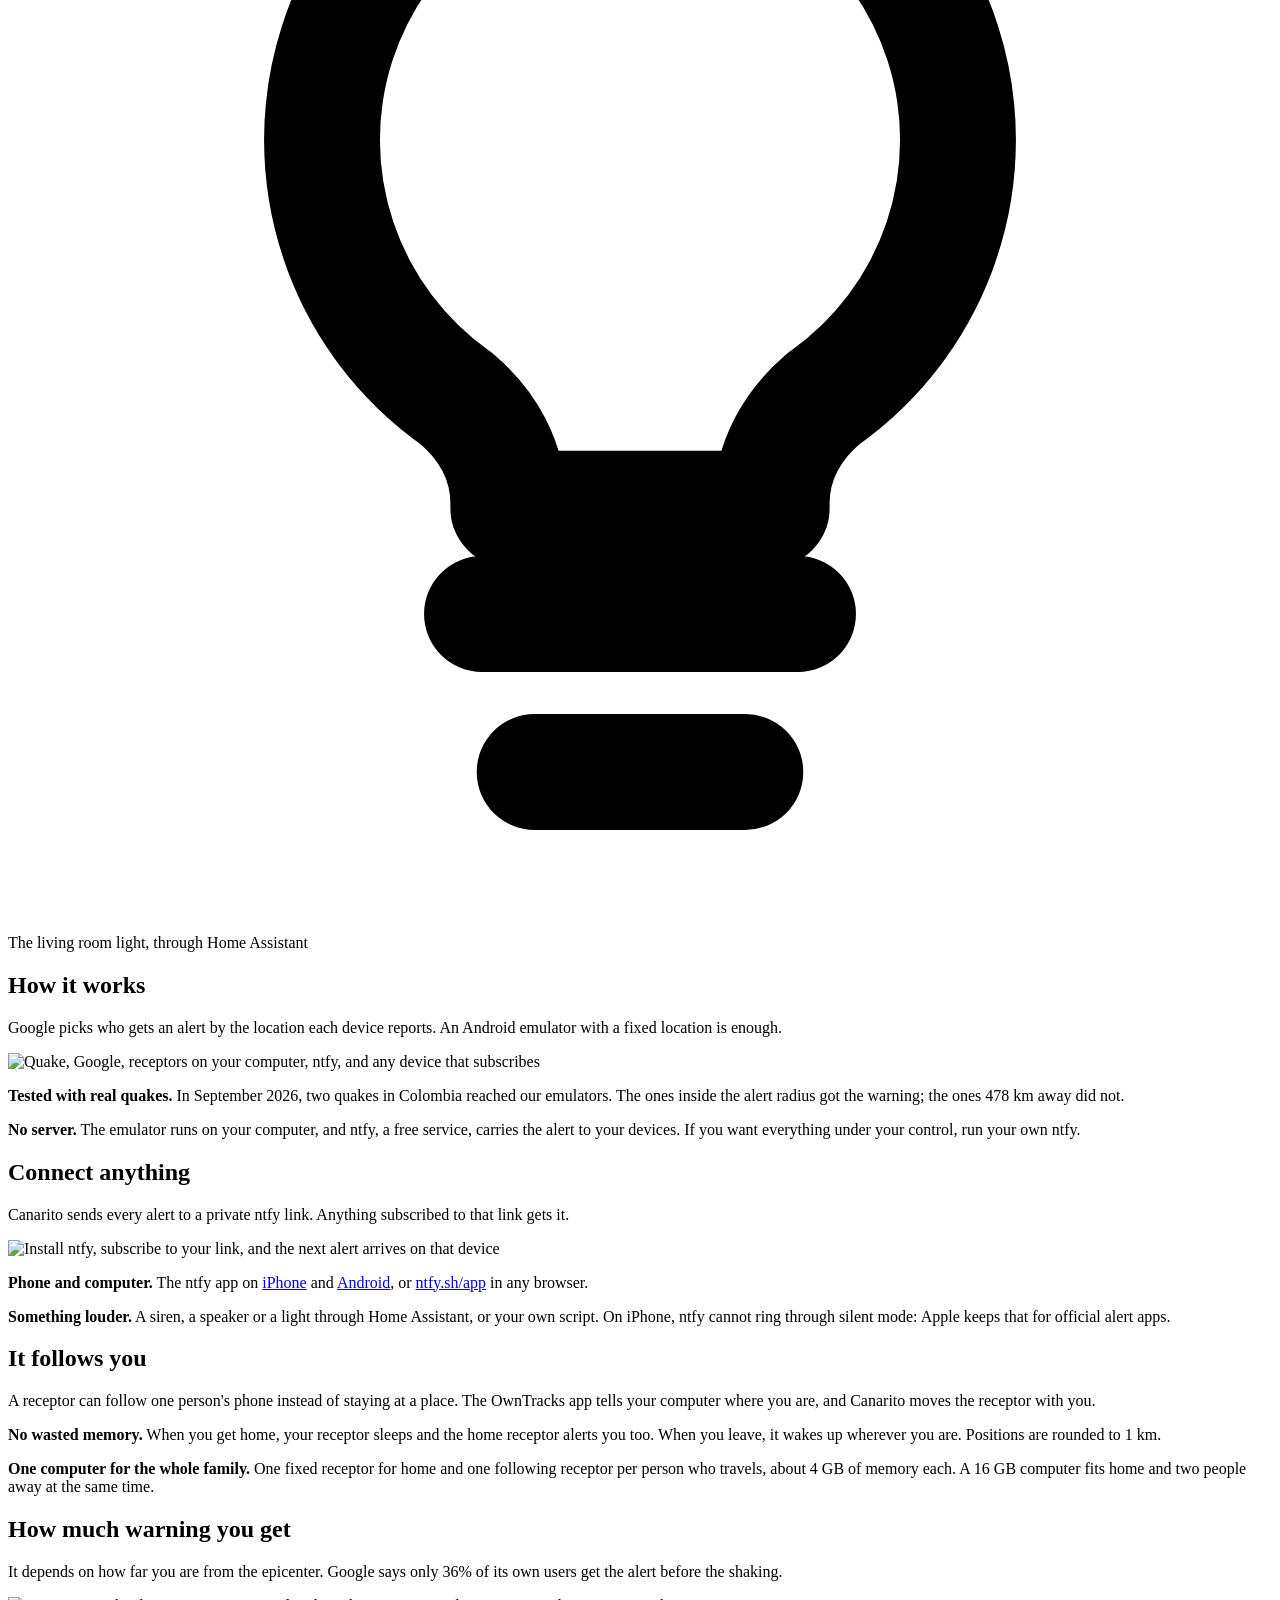
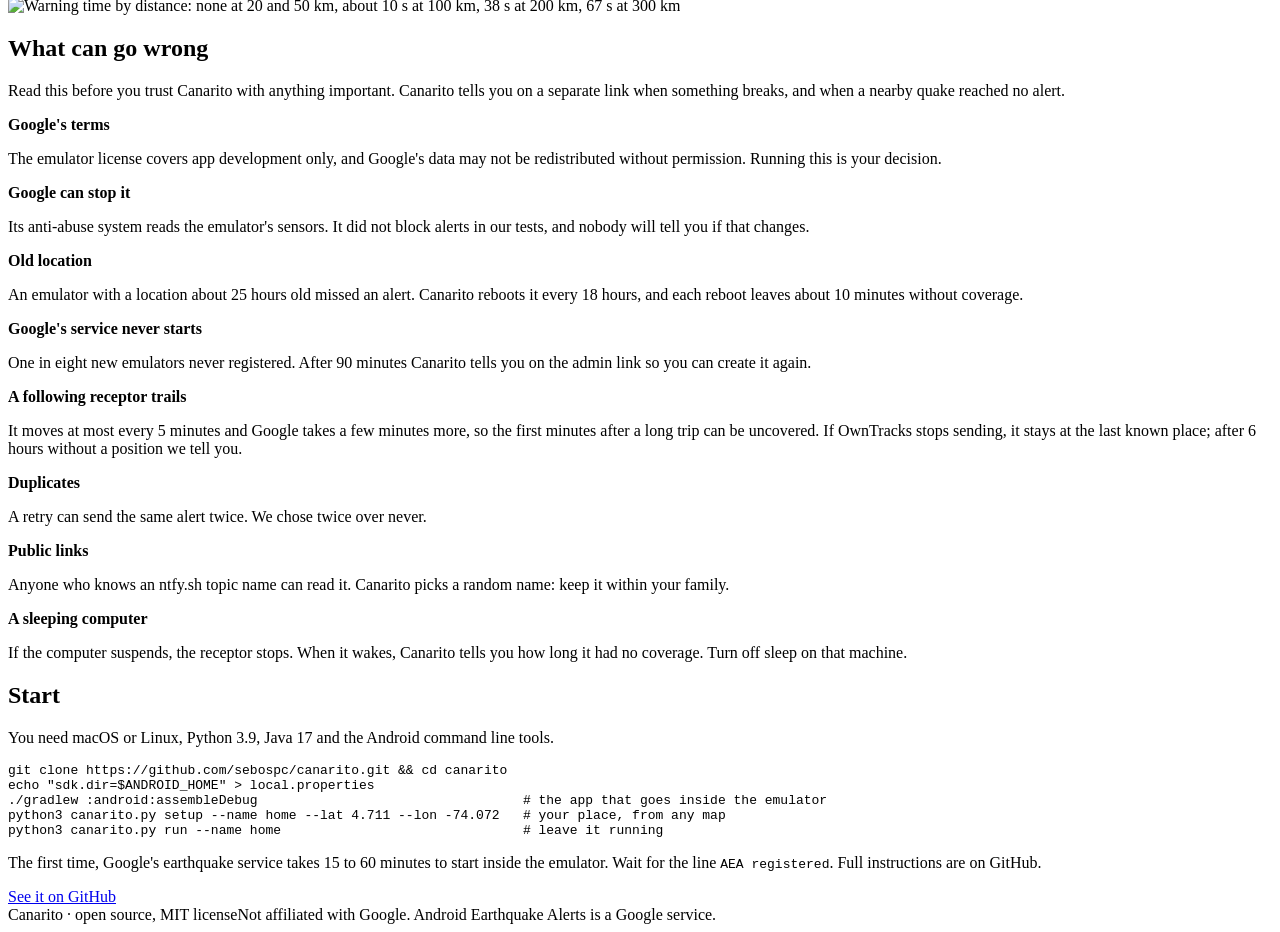
==== commit 131102f3: "Following receptors: a receptor moves with one person's phone through a location link (OwnTracks out" ====
--- a/site/public/en/index.html
+++ b/site/public/en/index.html
@@ -58,6 +58,12 @@
 </section>
 
 <section>
+  <h2>It follows you</h2>
+  <p>A receptor can follow one person&#x27;s phone instead of staying at a place. The OwnTracks app tells your computer where you are, and Canarito moves the receptor with you.</p>
+  <div class="notes"><p><strong>No wasted memory.</strong> When you get home, your receptor sleeps and the home receptor alerts you too. When you leave, it wakes up wherever you are. Positions are rounded to 1 km.</p><p><strong>One computer for the whole family.</strong> One fixed receptor for home and one following receptor per person who travels, about 4 GB of memory each. A 16 GB computer fits home and two people away at the same time.</p></div>
+</section>
+
+<section>
   <h2>How much warning you get</h2>
   <p>It depends on how far you are from the epicenter. Google says only 36% of its own users get the alert before the shaking.</p>
   <div class="figwrap"><img class="figure" src="/img/warning-en.svg" alt="Warning time by distance: none at 20 and 50 km, about 10 s at 100 km, 38 s at 200 km, 67 s at 300 km" width="1200" height="570"></div>
@@ -66,7 +72,7 @@
 <section id="risks">
   <h2>What can go wrong</h2>
   <p>Read this before you trust Canarito with anything important. Canarito tells you on a separate link when something breaks, and when a nearby quake reached no alert.</p>
-  <div class="risks"><div class="risk"><b>Google&#x27;s terms</b><p>The emulator license covers app development only, and Google&#x27;s data may not be redistributed without permission. Running this is your decision.</p></div><div class="risk"><b>Google can stop it</b><p>Its anti-abuse system reads the emulator&#x27;s sensors. It did not block alerts in our tests, and nobody will tell you if that changes.</p></div><div class="risk"><b>Old location</b><p>An emulator with a location about 25 hours old missed an alert. Canarito reboots it every 18 hours, and each reboot leaves about 10 minutes without coverage.</p></div><div class="risk"><b>Google&#x27;s service never starts</b><p>One in eight new emulators never registered. After 90 minutes Canarito tells you on the admin link so you can create it again.</p></div><div class="risk"><b>The place is fixed, for now</b><p>A receptor covers one place. Receptors that follow a person are being built.</p></div><div class="risk"><b>Duplicates</b><p>A retry can send the same alert twice. We chose twice over never.</p></div><div class="risk"><b>Public links</b><p>Anyone who knows an ntfy.sh topic name can read it. Canarito picks a random name: keep it within your family.</p></div><div class="risk"><b>A sleeping computer</b><p>If the computer suspends, the receptor stops. When it wakes, Canarito tells you how long it had no coverage. Turn off sleep on that machine.</p></div></div>
+  <div class="risks"><div class="risk"><b>Google&#x27;s terms</b><p>The emulator license covers app development only, and Google&#x27;s data may not be redistributed without permission. Running this is your decision.</p></div><div class="risk"><b>Google can stop it</b><p>Its anti-abuse system reads the emulator&#x27;s sensors. It did not block alerts in our tests, and nobody will tell you if that changes.</p></div><div class="risk"><b>Old location</b><p>An emulator with a location about 25 hours old missed an alert. Canarito reboots it every 18 hours, and each reboot leaves about 10 minutes without coverage.</p></div><div class="risk"><b>Google&#x27;s service never starts</b><p>One in eight new emulators never registered. After 90 minutes Canarito tells you on the admin link so you can create it again.</p></div><div class="risk"><b>A following receptor trails</b><p>It moves at most every 5 minutes and Google takes a few minutes more, so the first minutes after a long trip can be uncovered. If OwnTracks stops sending, it stays at the last known place; after 6 hours without a position we tell you.</p></div><div class="risk"><b>Duplicates</b><p>A retry can send the same alert twice. We chose twice over never.</p></div><div class="risk"><b>Public links</b><p>Anyone who knows an ntfy.sh topic name can read it. Canarito picks a random name: keep it within your family.</p></div><div class="risk"><b>A sleeping computer</b><p>If the computer suspends, the receptor stops. When it wakes, Canarito tells you how long it had no coverage. Turn off sleep on that machine.</p></div></div>
 </section>
 
 <section>
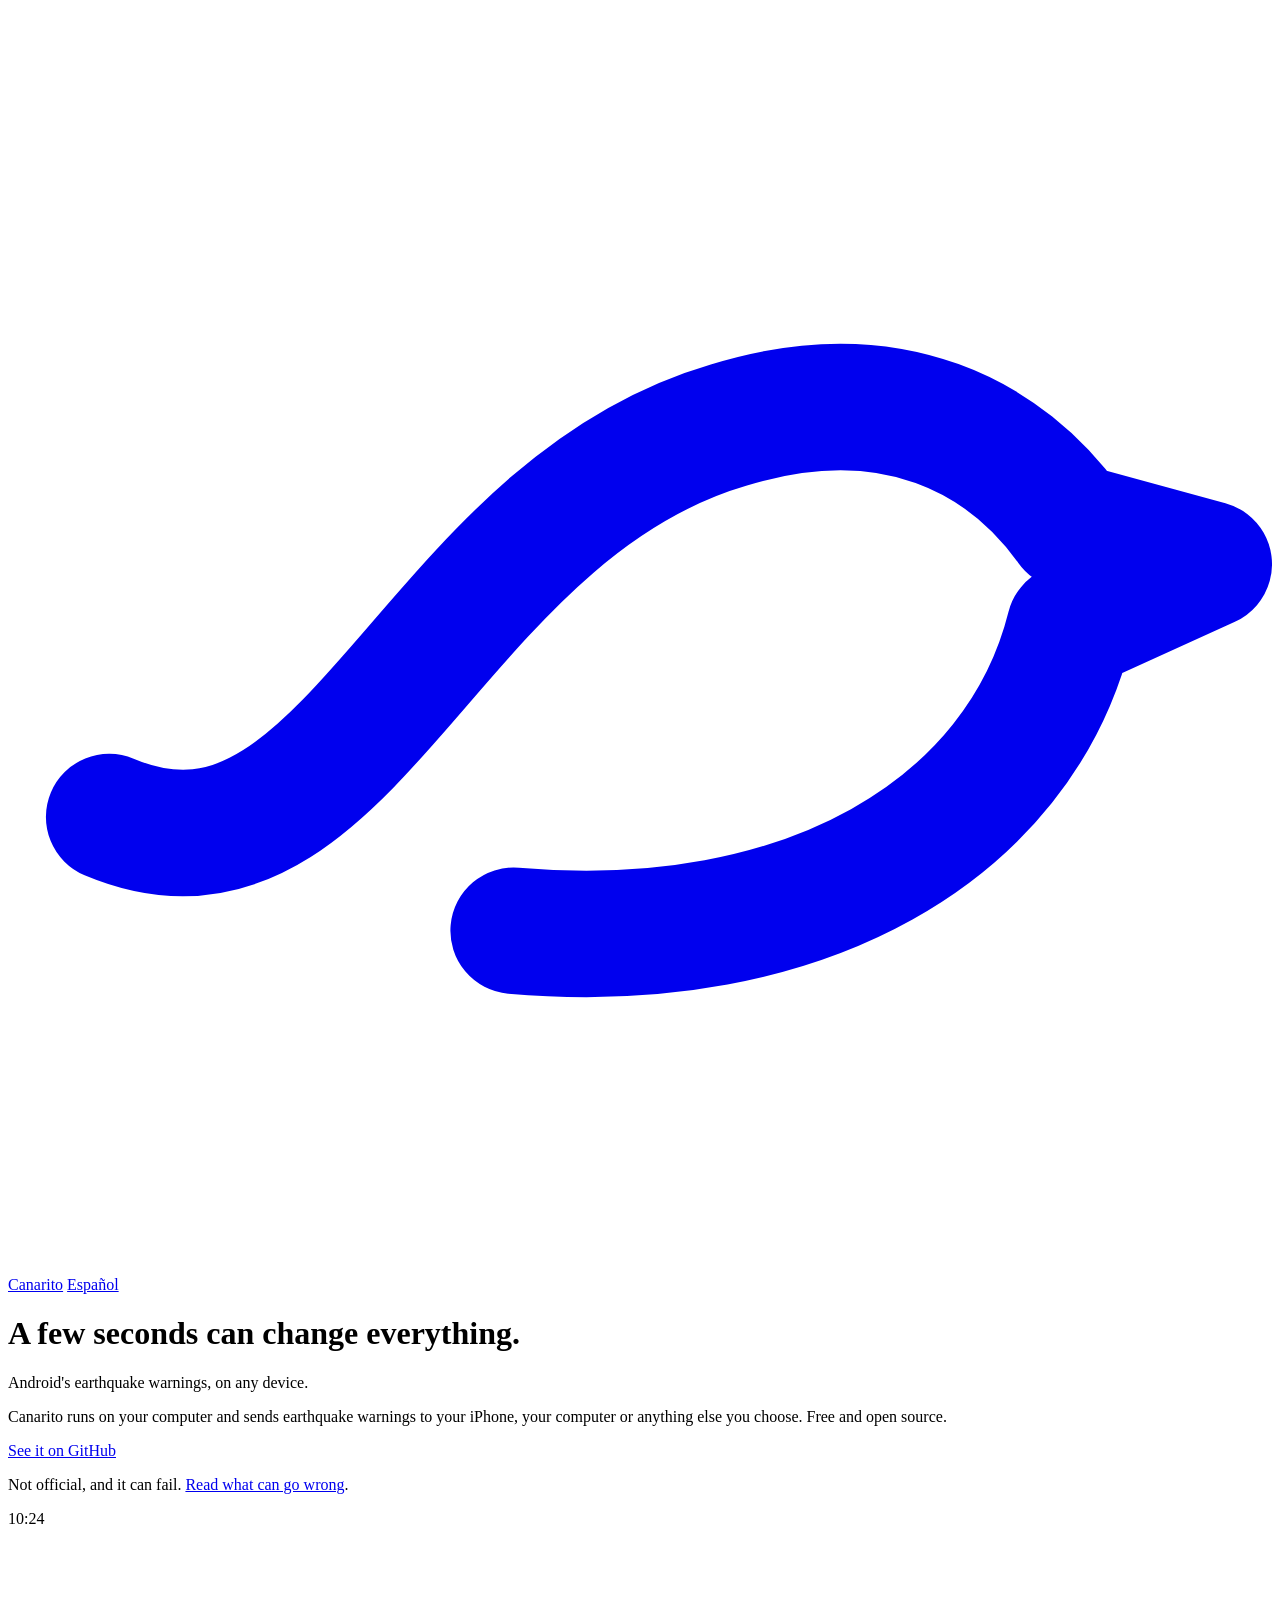
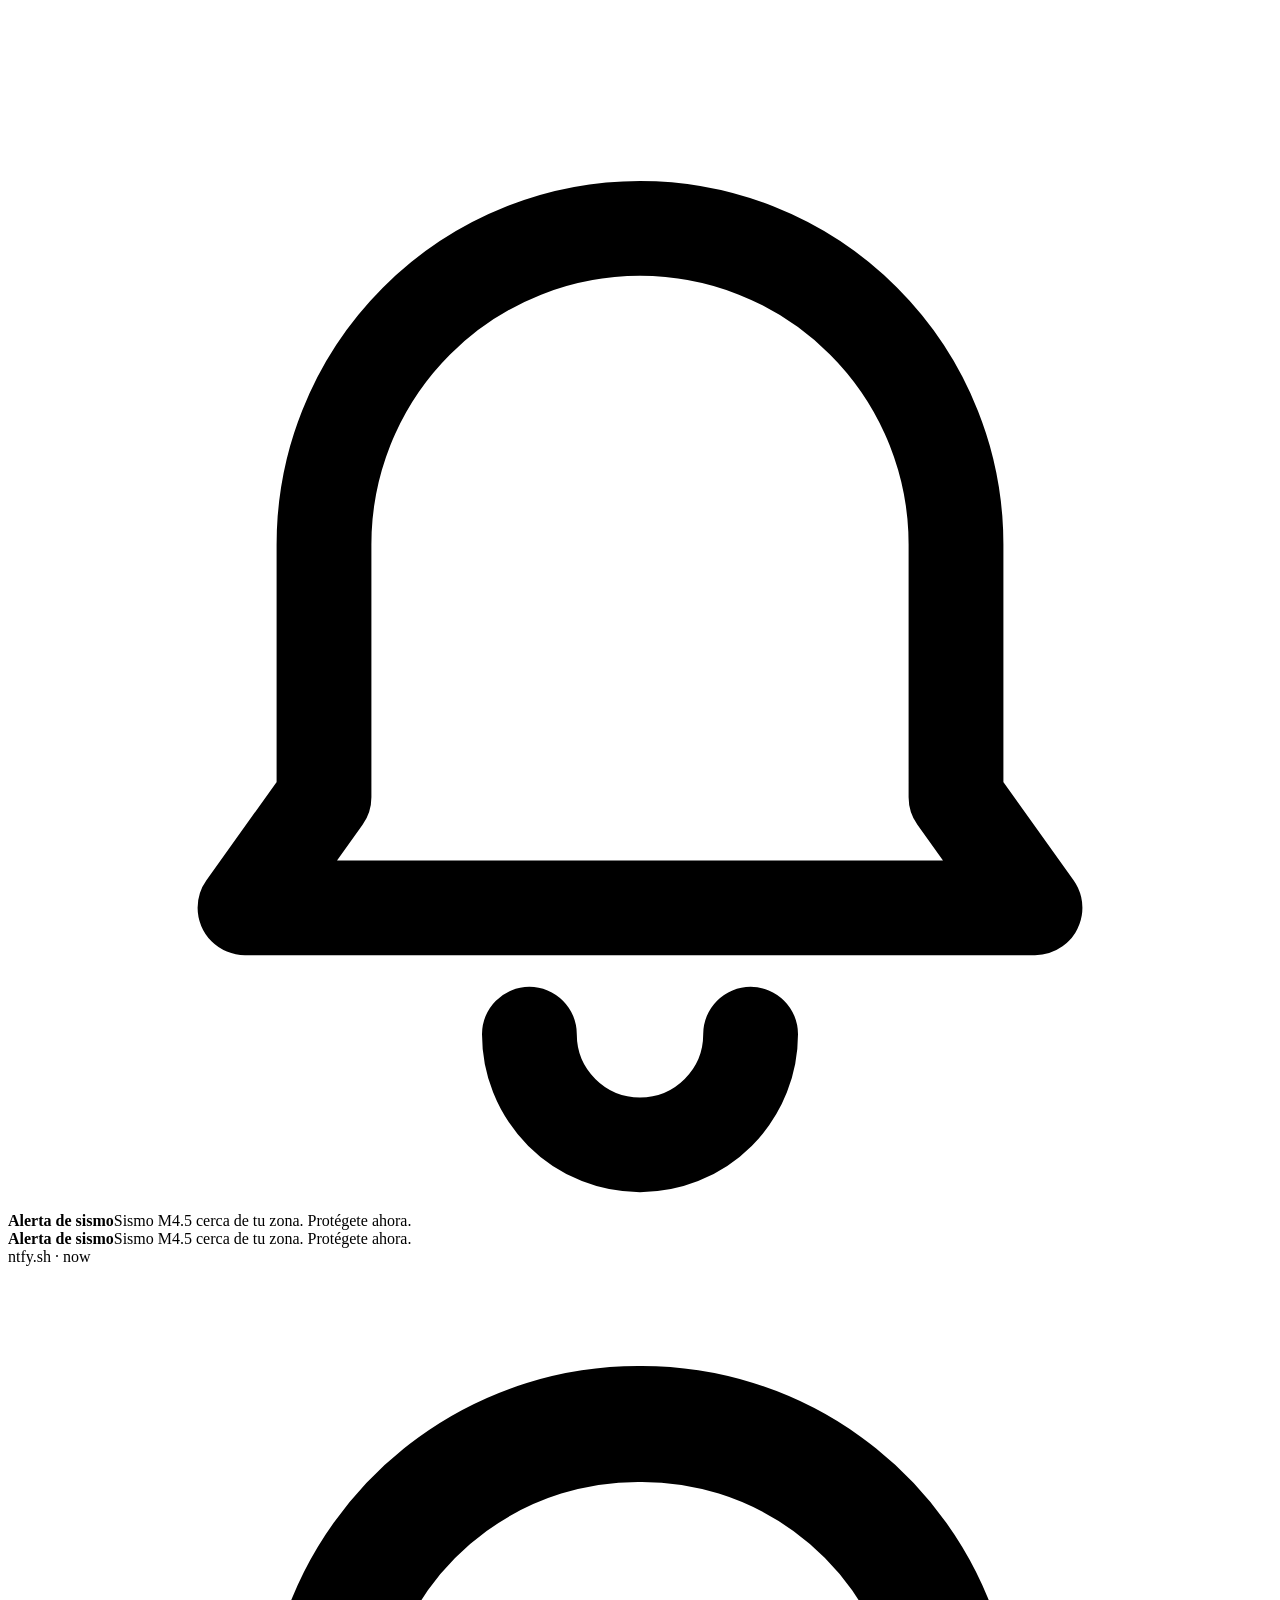
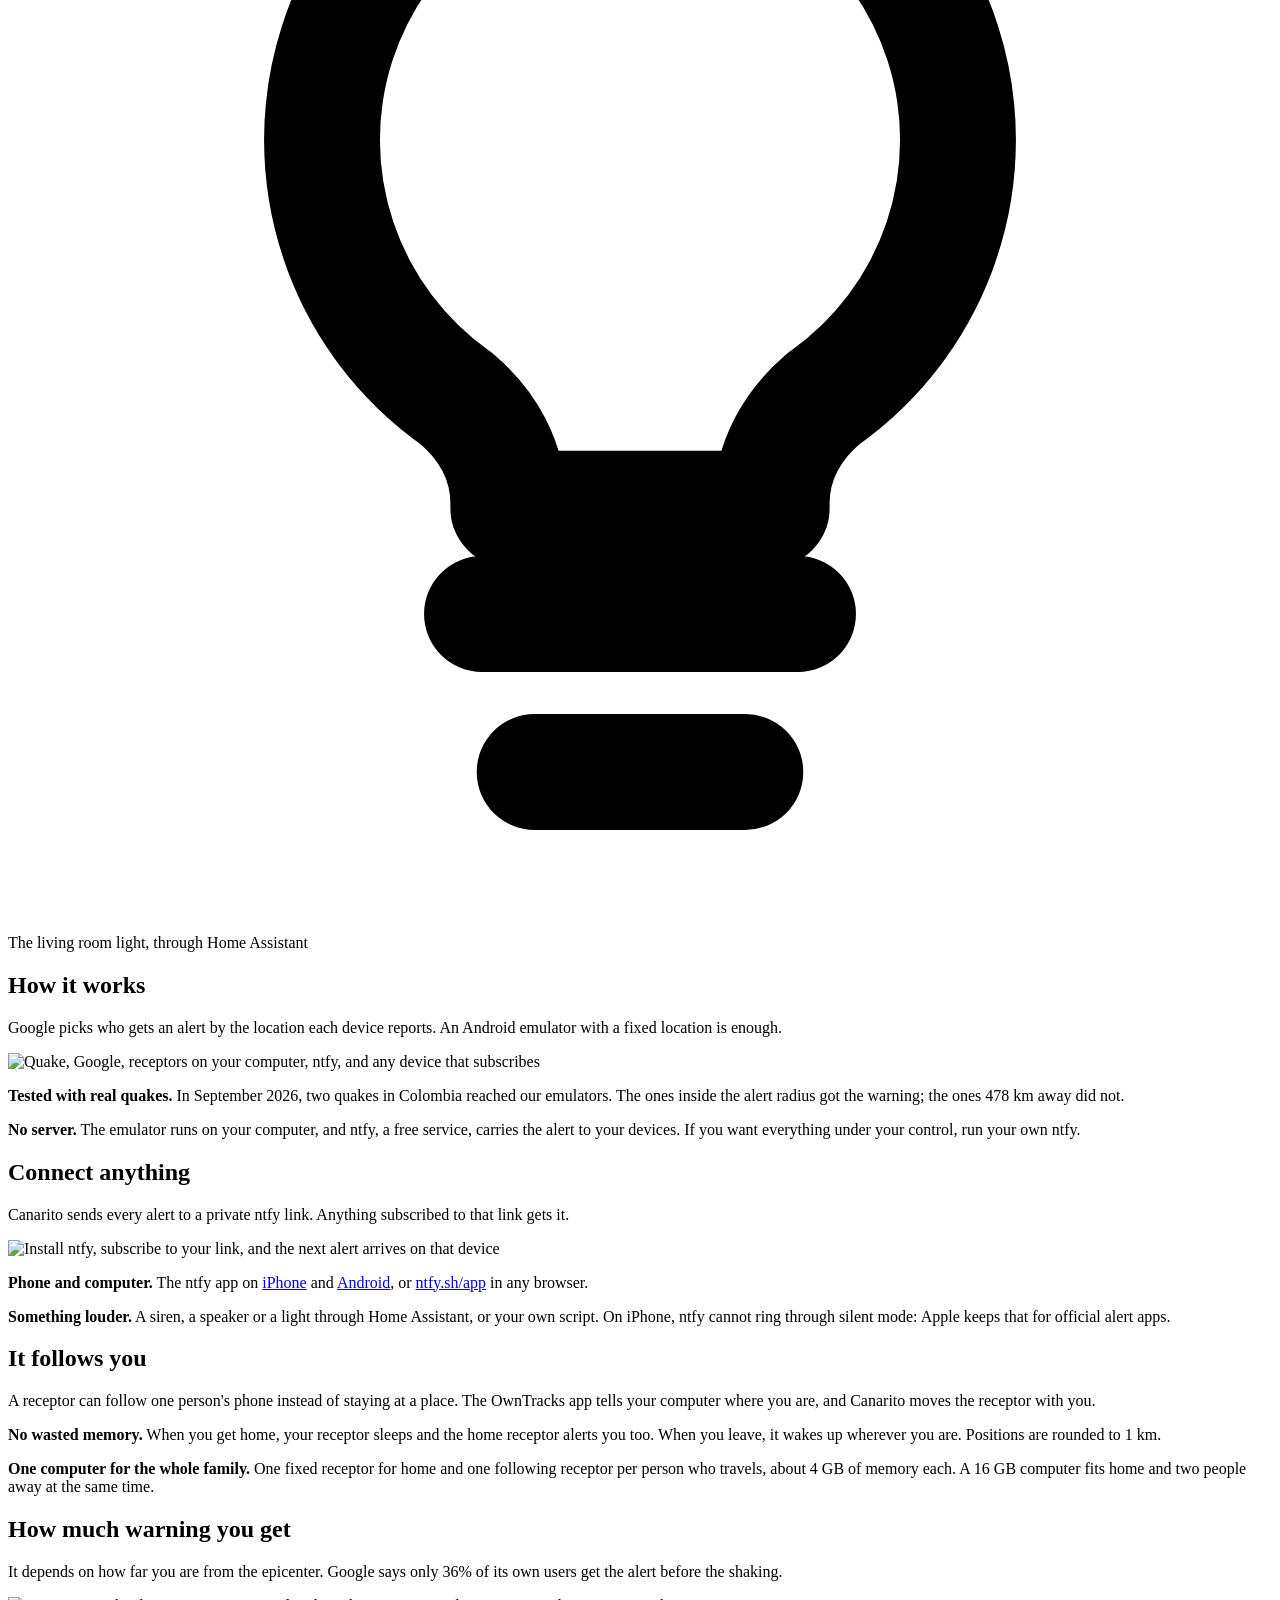
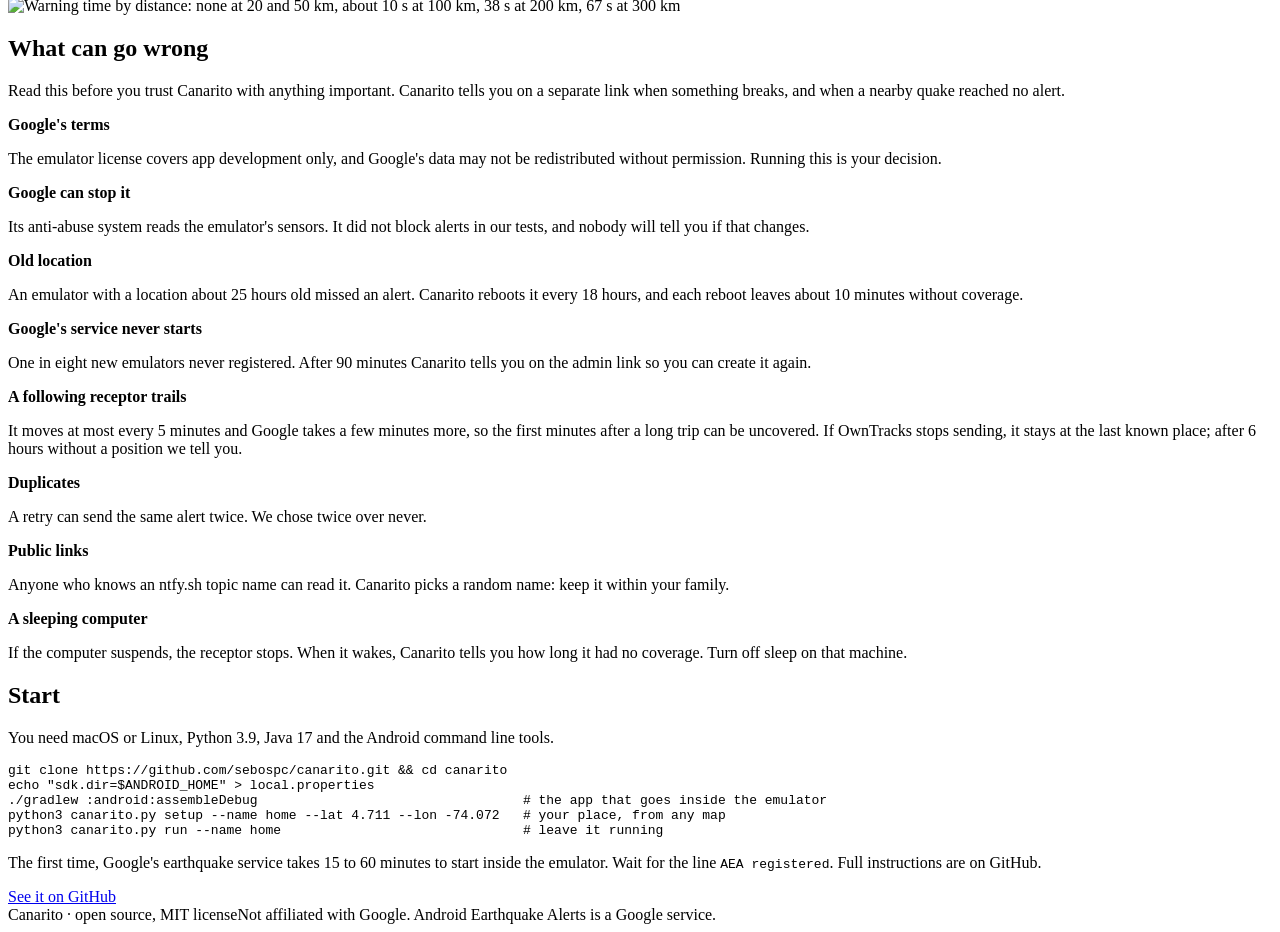
==== commit 7a58937e: "iPhone app: pair by QR, send positions, receive alerts as pushes, ready for App Review Server: QR pa" ====
--- a/site/public/en/index.html
+++ b/site/public/en/index.html
@@ -35,10 +35,10 @@
   <div class="trio">
     <div class="phone" role="img" aria-label="Locked phone with an ntfy notification: Earthquake alert"><div class="screen"><div class="island"></div>
       <p class="clock">10:24</p>
-      <div class="notif"><span class="ntfy"><svg viewBox="0 0 40 40" aria-hidden="true"><path d="M10 27V19a10 10 0 0 1 20 0v8l2.5 3.5h-25zM16.5 34.5a3.5 3.5 0 0 0 7 0" fill="none" stroke="currentColor" stroke-width="3" stroke-linecap="round" stroke-linejoin="round"/></svg></span><div><b>Alerta de sismo</b>Sismo M4.5 cerca de su zona. Protéjase ahora.</div></div>
+      <div class="notif"><span class="ntfy"><svg viewBox="0 0 40 40" aria-hidden="true"><path d="M10 27V19a10 10 0 0 1 20 0v8l2.5 3.5h-25zM16.5 34.5a3.5 3.5 0 0 0 7 0" fill="none" stroke="currentColor" stroke-width="3" stroke-linecap="round" stroke-linejoin="round"/></svg></span><div><b>Alerta de sismo</b>Sismo M4.5 cerca de tu zona. Protégete ahora.</div></div>
     </div></div>
     <div class="laptop" role="img" aria-label="Computer with the browser notification"><div class="lid"><div class="web"><div class="bar"></div>
-      <div class="toast"><b>Alerta de sismo</b>Sismo M4.5 cerca de su zona. Protéjase ahora.<br><span>ntfy.sh · now</span></div></div></div><div class="base"></div></div>
+      <div class="toast"><b>Alerta de sismo</b>Sismo M4.5 cerca de tu zona. Protégete ahora.<br><span>ntfy.sh · now</span></div></div></div><div class="base"></div></div>
     <div class="lamp"><div class="glow"><svg viewBox="0 0 24 24" aria-hidden="true"><path d="M9 18h6M10 21h4M12 3a6 6 0 0 0-3.5 10.9c.6.5 1 1.2 1 2V16h5v-.1c0-.8.4-1.5 1-2A6 6 0 0 0 12 3z" fill="none" stroke="currentColor" stroke-width="2.2" stroke-linecap="round" stroke-linejoin="round"/></svg></div>The living room light, through Home Assistant</div>
   </div>
 </div>
